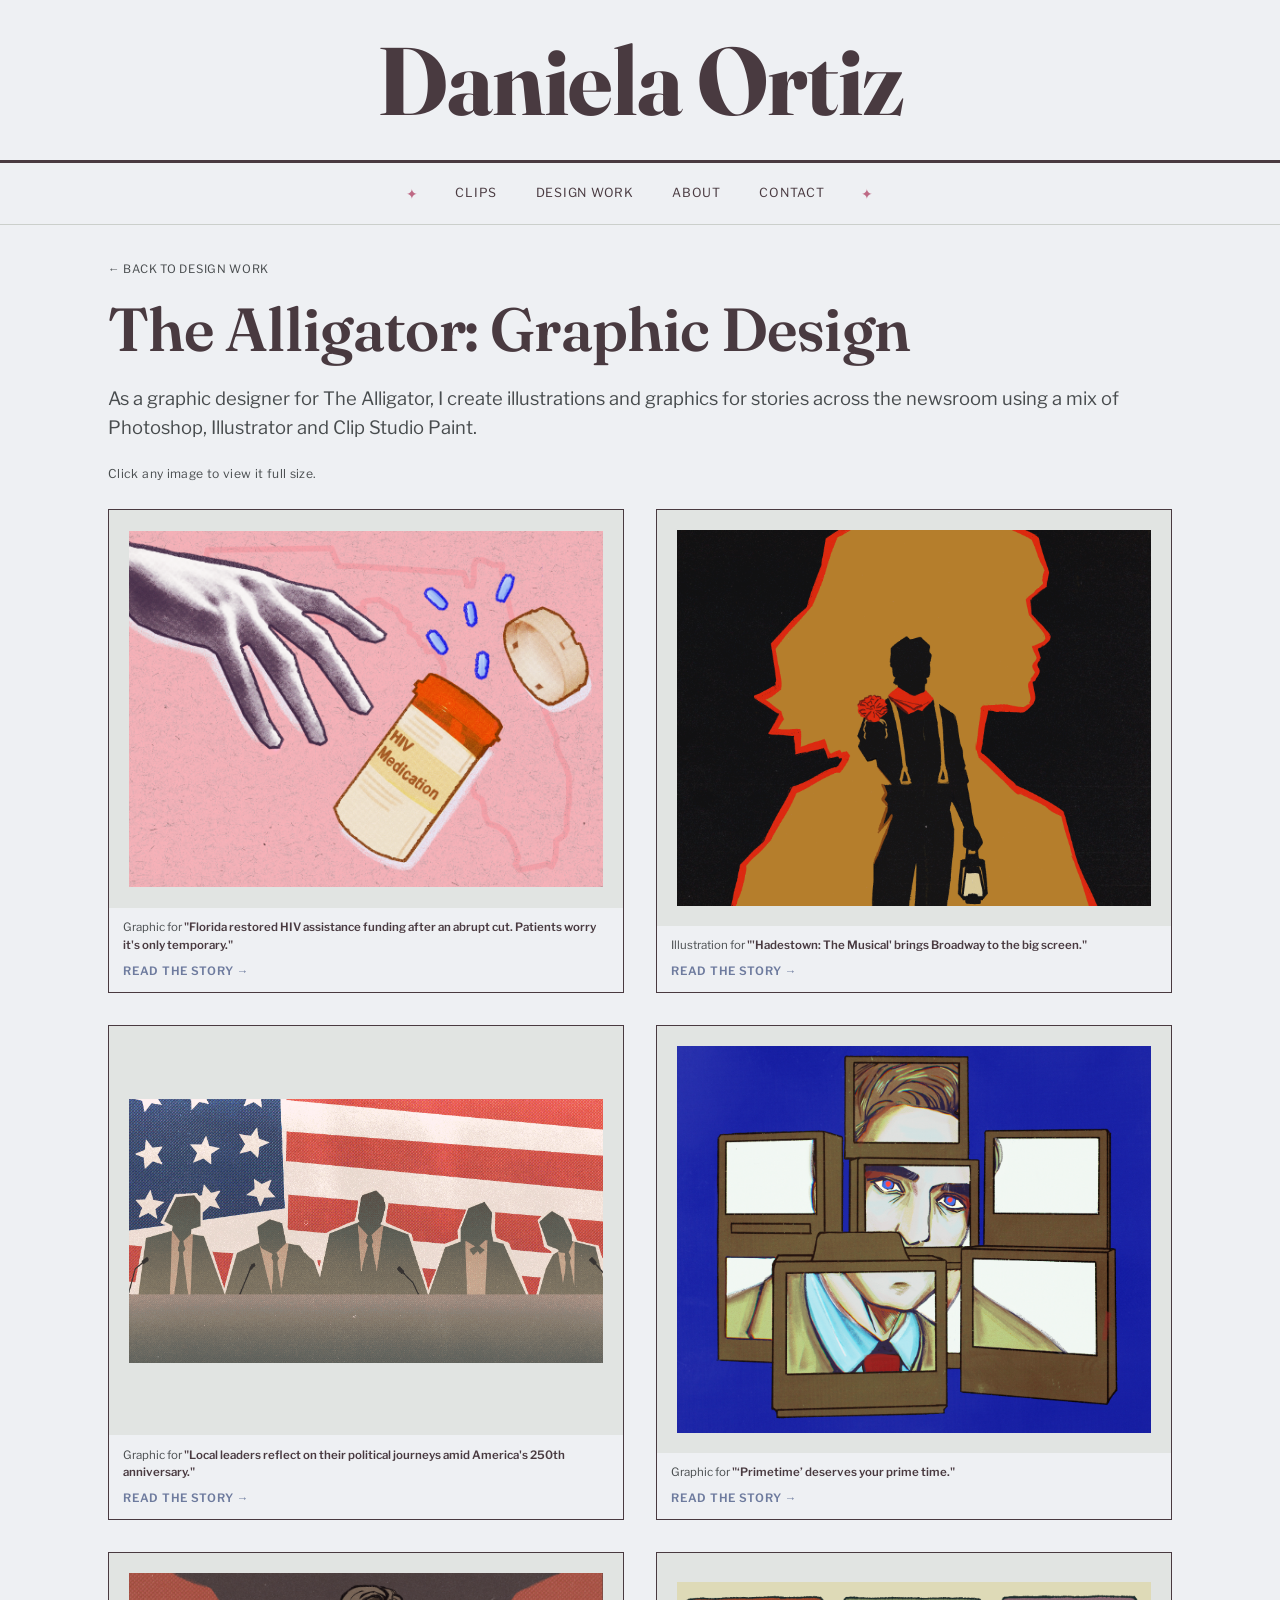
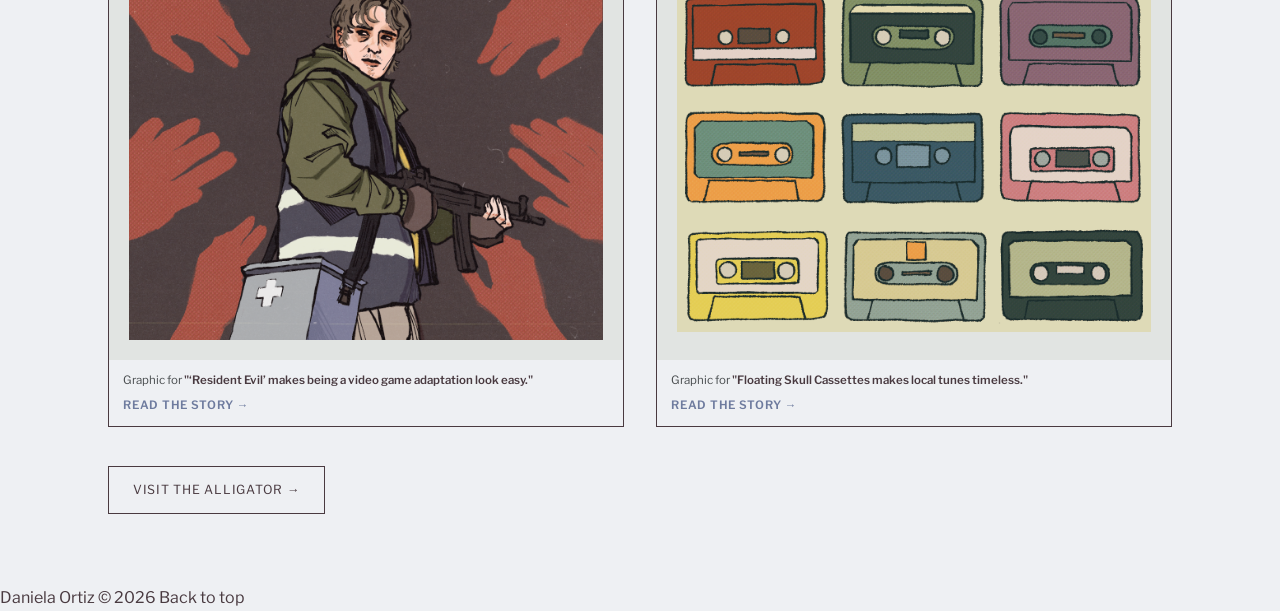
==== alligator-graphic-design.html @ f9ac7d0a "Add links to captions for gallery images" ====
<!DOCTYPE html>
<html lang="en">
<head>
<meta charset="UTF-8">
<meta name="viewport" content="width=device-width, initial-scale=1.0">
<title>Graphic Design — The Alligator | Daniela Ortiz</title>
<meta name="description" content="Design case study: graphic design contributions to The Independent Florida Alligator.">
<link rel="preconnect" href="https://fonts.googleapis.com">
<link rel="preconnect" href="https://fonts.gstatic.com" crossorigin>
<link href="https://fonts.googleapis.com/css2?family=Fraunces:opsz,wght@9..144,300;9..144,400;9..144,500;9..144,600;9..144,700;9..144,900&family=Libre+Franklin:wght@400;500;600;700&family=IBM+Plex+Mono:wght@400;500;600&display=swap" rel="stylesheet">
<link rel="stylesheet" href="style.css">
</head>
<body>
<a class="skip-link" href="#main">Skip to content</a>

<header>
  <div class="masthead">
    <a href="index.html#top" class="nameplate">Daniela Ortiz</a>
  </div>
  <nav class="nav" aria-label="Primary">
    <a href="index.html#clips">Clips</a>
    <a href="index.html#design">Design Work</a>
    <a href="index.html#about">About</a>
    <a href="index.html#contact">Contact</a>
  </nav>
</header>

<main id="main">

  <section class="project-hero">
    <p class="breadcrumb"><a href="index.html#design">← Back to Design Work</a></p>
    <h1>The Alligator: Graphic Design</h1>
  </section>

  <section class="folio-section project-body">
    <p class="lead-graf">As a graphic designer for The Alligator, I create illustrations and graphics for stories across the newsroom using a mix of Photoshop, Illustrator and Clip Studio Paint.</p>

    <p class="gallery-hint">Click any image to view it full size.</p>

    <div class="gallery">
      <figure class="gallery-figure">
        <a class="gallery-link" href="assets/aids meds.png" target="_blank" rel="noopener noreferrer">
          <img src="assets/aids meds.png" alt="Illustrated graphic accompanying the Grandstand Magazine story 'The Swamp's Unforgettable Games'">
        </a>
        <figcaption>Graphic for <em>"Florida restored HIV assistance funding after an abrupt cut. Patients worry it's only temporary."</em>
        <br><a class="caption-link" href="https://www.alligator.org/article/2026/05/florida-restored-hiv-assistance-funding-abrupt-cut-patients-worry-its-temporary" target="_blank" rel="noopener">Read the story →</a></figcaption>
      </figure>

      <figure class="gallery-figure">
        <a class="gallery-link" href="assets/hadestown.png" target="_blank" rel="noopener noreferrer">
          <img src="assets/hadestown.png" alt="Illustration for 'Hadestown: The Musical' brings Broadway to the big screen.">
        </a>
        <figcaption>Illustration for <em>"'Hadestown: The Musical' brings Broadway to the big screen."</em>
        <br><a class="caption-link" href="https://www.alligator.org/article/2026/07/hadestown-the-musical-review" target="_blank" rel="noopener">Read the story →</a></figcaption>
      </figure>

      <figure class="gallery-figure">
        <a class="gallery-link" href="assets/250.png" target="_blank" rel="noopener noreferrer">
          <img src="assets/250.png" alt="Graphic for 'Local leaders reflect on their political journeys amid America's 250th anniversary.'">
        </a>
        <figcaption>Graphic for <em>"Local leaders reflect on their political journeys amid America's 250th anniversary."</em>
        <br><a class="caption-link" href="https://www.alligator.org/article/2026/07/local-leaders-america-250" target="_blank" rel="noopener">Read the story →</a></figcaption>
      </figure>

      <figure class="gallery-figure">
        <a class="gallery-link" href="assets/primetime.png" target="_blank" rel="noopener noreferrer">
          <img src="assets/primetime.png" alt="Graphic for '‘Primetime’ deserves your prime time.'">
        </a>
        <figcaption>Graphic for <em>"‘Primetime’ deserves your prime time."</em>
        <br><a class="caption-link" href="https://www.alligator.org/article/2026/09/primetime-movie-review" target="_blank" rel="noopener">Read the story →</a></figcaption>
      </figure>

      <figure class="gallery-figure">
        <a class="gallery-link" href="assets/resident evil.png" target="_blank" rel="noopener noreferrer">
          <img src="assets/resident evil.png" alt="‘Resident Evil’ makes being a video game adaptation look easy.">
        </a>
        <figcaption>Graphic for <em>"‘Resident Evil’ makes being a video game adaptation look easy."</em>
        <br><a class="caption-link" href="https://www.alligator.org/article/2026/09/resident-evil-movie-review" target="_blank" rel="noopener">Read the story →</a></figcaption>
      </figure>

      <figure class="gallery-figure">
        <a class="gallery-link" href="assets/cassettes.png" target="_blank" rel="noopener noreferrer">
          <img src="assets/cassettes.png" alt="Floating Skull Cassettes makes local tunes timeless">
        </a>
        <figcaption>Graphic for <em>"Floating Skull Cassettes makes local tunes timeless."</em>
        <br><a class="caption-link" href="https://www.alligator.org/article/2026/09/floating-skull-cassettes" target="_blank" rel="noopener">Read the story →</a></figcaption>
      </figure>
    </div>
    <a class="btn btn-ghost" href="https://www.alligator.org/">Visit The Alligator →</a>
  </section>

</main>

<footer class="site-footer">
  <span>Daniela Ortiz</span>
  <span>© 2026</span>
  <a href="index.html#top">Back to top</a>
</footer>

</body>
</html>
---- style.css ----
:root{
  --ink:#493a40;
  --ink-soft:#484C4E;
  --paper:#eef0f3;
  --paper-2:#E1E4E2;
  --rust:#be6984;
  --olive:#82627a;
  --gold:#6e7b9e;
  --line:#CBCFCB;
  --line-soft:#DBDEDA;
  --max:1120px;
  --serif:'Fraunces', serif;
  --sans:'Libre Franklin', sans-serif;
  --mono: 'Libre Franklin', sans-serif;
}

*{box-sizing:border-box;}
html{scroll-behavior:smooth;}
body{
  margin:0;
  background:var(--paper);
  color:var(--ink);
  font-family:var(--sans);
  font-size:16px;
  line-height:1.55;
  -webkit-font-smoothing:antialiased;
}
img{max-width:100%;display:block;}
a{color:inherit;text-decoration:none;}

.skip-link{
  position:absolute; left:-9999px; top:0;
  background:var(--ink); color:var(--paper);
  padding:.75rem 1.25rem; font-family:var(--mono); font-size:.85rem;
  z-index:100;
}
.skip-link:focus{left:1rem; top:1rem;}

a:focus-visible, button:focus-visible{
  outline:3px solid var(--rust);
  outline-offset:3px;
}

.wrap{max-width:var(--max); margin:0 auto; padding:0 1.75rem;}

/* ---------- MASTHEAD ---------- */
.masthead-meta{
  display:flex; justify-content:space-between; align-items:center;
  font-family:var(--mono); font-size:.68rem; letter-spacing:.08em;
  text-transform:uppercase; color:var(--ink-soft);
  padding:.9rem 1.75rem; border-bottom:1px solid var(--line);
  max-width:var(--max); margin:0 auto;
}
.masthead{
  text-align:center; padding:2rem 1.5rem;
  border-bottom:3px solid var(--ink);
}
.nameplate{
  font-family:var(--serif); font-weight:700;
  font-size:clamp(2.75rem, 8vw, 6rem);
  letter-spacing:-.01em; line-height:1;
  display:inline-block;
}
.masthead-sub{
  font-family:var(--mono); font-size:.78rem; letter-spacing:.14em;
  text-transform:uppercase; color:var(--ink-soft);
  margin:.9rem 0 0;
}
.nav{
  display:flex; justify-content:center; gap:2.2rem; flex-wrap:wrap;
  font-family:var(--mono); font-size:.78rem; letter-spacing:.06em;
  text-transform:uppercase; padding:1rem 1.5rem;
  border-bottom:1px solid var(--line);
  background:var(--paper);
  position:sticky; top:0; z-index:10;
}
.nav a{padding:.25rem .1rem; border-bottom:2px solid transparent;}
.nav a:hover{border-bottom-color:var(--rust);}

.nav::before,
.nav::after{
  content:"✦";
  color:var(--rust);
  font-size:.9rem;
  align-self:center;
}

/* ---------- COVER (homepage hero) ---------- */
.cover{
  max-width:var(--max); margin:0 auto;
  padding:3.5rem 1.75rem 4rem;
  display:grid; grid-template-columns:1.15fr .85fr; gap:3.5rem;
  align-items:start;
}
.cover-text{grid-column:1;}
.kicker{
  font-family:var(--mono); font-size:.75rem; letter-spacing:.14em;
  text-transform:uppercase; color:var(--rust); font-weight:600;
  margin:0 0 1.1rem;
}
.cover h1{
  font-family:var(--serif); font-weight:600;
  font-size:clamp(2.4rem, 5.4vw, 4.4rem);
  line-height:1.04; margin:0 0 1.3rem; letter-spacing:-.01em;
}
.dek{
  font-size:1.2rem; color:var(--ink-soft); max-width:38ch;
  margin:0 0 1.9rem;
}
.cover-actions{display:flex; gap:1rem; flex-wrap:wrap; margin-bottom:2.2rem;}
.btn{
  font-family:var(--mono); font-size:.78rem; letter-spacing:.06em;
  text-transform:uppercase; padding:.85rem 1.5rem;
  border:1.5px solid var(--ink); transition:background .15s, color .15s;
  display:inline-block;
}
.btn-primary{background:var(--ink); color:var(--paper);}
.btn-primary:hover{background:var(--rust); border-color:var(--rust);}
.btn-ghost{background:transparent; color:var(--ink);}
.btn-ghost:hover{background:var(--ink); color:var(--paper);}
.byline{
  font-family:var(--mono); font-size:.72rem; letter-spacing:.08em;
  text-transform:uppercase; color:var(--ink-soft);
}
.cover-photo {
  grid-column: 2;
  margin: 0;
  position: relative;
  isolation: isolate;
}

.cover-photo::before {
  content: "";
  position: absolute;
  inset: 12px -12px -12px 12px;
  border: 2px solid var(--gold);
  z-index: -1;
  pointer-events: none;
}

.cover-photo img {
  width: 100%;
  aspect-ratio: 4/5;
  object-fit: cover;
  border: 1px solid var(--ink);
}

/* ---------- FOLIO / SECTIONS ---------- */
.folio-section{max-width:var(--max); margin:0 auto; padding:0 1.75rem 4.5rem;}
.folio{
  display:flex; justify-content:space-between; align-items:baseline;
  border-top:2px solid var(--ink); border-bottom:1px solid var(--line);
  padding:.7rem 0; margin-bottom:2.2rem;
  font-family:var(--mono); font-size:.72rem; letter-spacing:.08em;
  text-transform:uppercase;
}
.folio-num{color:var(--rust); font-weight:600;}
.folio-name{color:var(--ink);}
.folio-page{color:var(--ink-soft);}

.lead-graf{font-size:1.15rem; max-width:85ch; color:var(--ink-soft);}
.drop-cap{
  float:left; font-family:var(--serif); font-weight:700;
  font-size:4.6rem; line-height:.78; color:var(--rust);
  padding:.1rem .5rem 0 0;
}
.section-intro{font-size:1.08rem; color:var(--ink-soft); max-width:62ch; margin-bottom:2.2rem;}

/* ---------- CLIPPINGS ---------- */
.clippings{display:grid; grid-template-columns:1fr 1fr; gap:1.6rem;}
.clip-card{
  background:var(--paper-2);
  padding:1.5rem 1.6rem;
}
.clip-head{
  display:flex; justify-content:space-between; align-items:baseline;
  flex-wrap:wrap; gap:.4rem; margin-bottom:.8rem;
}
.clip-tag{
  font-family:var(--mono); font-size:.68rem; letter-spacing:.08em;
  text-transform:uppercase; font-weight:600; color:var(--gold);
}
.tag-government .clip-tag{color:var(--gold);}
.tag-culture .clip-tag{color:var(--gold);}
.clip-meta{
  font-family:var(--mono); font-size:.68rem; letter-spacing:.04em;
  text-transform:uppercase; color:var(--ink-soft);
}
.clip-card h3{
  font-family:var(--serif); font-weight:600; font-size:1.32rem;
  line-height:1.22; margin:0 0 .7rem;
}
.clip-card h3 a:hover{color:var(--gold);}
.clip-card p{font-size:.96rem; color:var(--ink-soft); margin:0 0 1rem;}
.read-link{
  font-family:var(--mono); font-size:.72rem; letter-spacing:.06em;
  text-transform:uppercase; color:var(--gold); font-weight:600;
  display:inline-block; transition:transform .15s;
}
.read-link:hover{transform:translateX(3px);}

/* ---------- DESIGN WORK ---------- */
.design-grid{display:grid; grid-template-columns:repeat(auto-fit, minmax(280px,1fr)); gap:1.6rem;}
.design-card{
  border:1px solid var(--ink); padding:1.8rem;
  background:var(--paper);
}
.design-tag{
  font-family:var(--mono); font-size:.68rem; letter-spacing:.08em;
  text-transform:uppercase; color:var(--gold); font-weight:600;
  display:inline-block; margin-bottom:.9rem;
}
.design-card h3{
  font-family:var(--serif); font-weight:600; font-size:1.5rem;
  margin:0 0 .8rem; line-height:1.2;
}
.design-card h3 a:hover{color:var(--rust);}
.design-card p{color:var(--ink-soft); margin:0 0 1.1rem;}

/* ---------- CONTACT ---------- */
.contact-section h2{
  font-family:var(--serif); font-weight:600;
  font-size:clamp(2.1rem, 5vw, 3.4rem); margin:0 0 1.1rem;
}
.contact-section p{font-size:1.1rem; color:var(--ink-soft); max-width:52ch; margin:0 0 1.6rem;}
.email-link{
  font-family:var(--serif); font-size:1.6rem; font-weight:500;
  color:var(--rust); border-bottom:2px solid var(--rust);
  padding-bottom:.15rem;
}
.email-link:hover{color:var(--ink); border-color:var(--ink);}

/* ---------- PROJECT / SUBPAGES ---------- */
.breadcrumb{
  font-family:var(--mono); font-size:.72rem; letter-spacing:.06em;
  text-transform:uppercase; color:var(--ink-soft); margin:0 0 1.2rem;
}
.breadcrumb a:hover{color:var(--rust);}

.project-hero{max-width:var(--max); margin:0 auto; padding:2.2rem 1.75rem 0;}
.project-hero h1{
  font-family:var(--serif); font-weight:600;
  font-size:clamp(2.2rem, 5vw, 3.8rem);
  line-height:1.05; margin:.35rem 0 1rem; letter-spacing:-.01em;
}

.meta-row{
  max-width:var(--max); margin:0 auto; padding:0 1.75rem 1.3rem;
  display:flex; flex-wrap:wrap; gap:.4rem 2.2rem;
  font-family:var(--mono); font-size:.74rem; letter-spacing:.05em;
  text-transform:uppercase; color:var(--ink-soft);
  border-bottom:1px solid var(--line);
}
.meta-row strong{color:var(--ink); font-weight:600;}
.project-body{padding-top:2.2rem;}

.tk-block{
  border:1.5px dashed var(--gold); background:var(--paper-2);
  padding:1.4rem 1.6rem; margin:1.8rem 0 2.2rem; max-width:66ch;
}
.tk-label{
  font-family:var(--mono); font-weight:700; font-size:.72rem;
  letter-spacing:.1em; color:var(--gold); margin:0 0 .5rem;
}
.tk-block p:last-child{color:var(--ink-soft); font-size:.95rem; margin:0;}

.tk-grid{display:grid; grid-template-columns:repeat(3, 1fr); gap:1.4rem; margin-top:.5rem;}
.tk-card{
  border:1.5px dashed var(--line); padding:1.5rem;
  display:flex; flex-direction:column; gap:.5rem;
}
.tk-card .tk-label{margin-bottom:0; color:var(--ink-soft);}
.tk-card p{color:var(--ink-soft); font-size:.92rem; margin:0;}

.gallery-hint{
  font-family:var(--mono); font-size:.76rem; letter-spacing:.03em;
  color:var(--ink-soft); margin:1.4rem 0 0;

}
.gallery{
  display:grid;
  grid-template-columns:repeat(2, 1fr);
  gap:2rem;
  margin:1.6rem 0 2.4rem;
  align-items:stretch;
}
.gallery-figure img{
  width:100%;
  height:auto;
  max-height:none;
  object-fit:contain;
  display:block;
}
.gallery-figure{margin:0; border:1px solid var(--ink); background:var(--paper);}
.gallery-link{
  display:grid; place-items:center;
  background:var(--paper-2); padding:1.25rem;
}
.gallery-figure figcaption{
  font-family:var(--mono);
  font-size:.72rem;
  line-height:1.55;
  color:var(--ink-soft);
  padding:.7rem .9rem;
}
.gallery-figure{
  display:flex;
  flex-direction:column;
}
.gallery-link{
  flex:1;
}
.gallery-figure figcaption em{color:var(--ink); font-style:normal; font-weight:600;}

.caption-link{
  display:block;
  margin-top:.5rem;
  font-size:.72rem;
  letter-spacing:.06em;
  text-transform:uppercase;
  font-weight:600;
  color:var(--gold);
  transition:color .15s;
}
.caption-link:hover{
  color:var(--rust);
}

.viz-list{display:grid; gap:1.8rem; max-width:800px; margin:1.6rem auto 0;}
.viz-card{background:var(--paper-2); padding:1.6rem 1.7rem;}
.viz-tag{
  font-family:var(--mono); font-size:.68rem; letter-spacing:.08em;
  text-transform:uppercase; font-weight:600; color:var(--gold);
  display:block; margin-bottom:.8rem;
}
.viz-card p{font-size:.98rem; color:var(--ink-soft); margin:0 0 1.2rem; max-width:65ch;}
.viz-embed{border:1px solid var(--line); background:var(--paper); overflow:hidden;}

.project-hero h1{
  margin:.35rem 0 .5rem;
}
.project-body{
  padding-top:1rem;
}
.project-body .lead-graf{
  margin-top:0;

/* ---------- FOOTER ---------- */
.site-footer{
  max-width:var(--max); margin:0 auto;
  display:flex; justify-content:space-between; align-items:center;
  flex-wrap:wrap; gap:.8rem;
  border-top:2px solid var(--ink);
  padding:1.6rem 1.75rem 2.4rem;
  font-family:var(--mono); font-size:.72rem; letter-spacing:.06em;
  text-transform:uppercase; color:var(--ink-soft);
}
.site-footer a:hover{color:var(--rust);}

/* ---------- RESPONSIVE ---------- */
@media (max-width:820px){
  .cover{grid-template-columns:1fr; gap:2.2rem;}
  .cover-photo{grid-column:1; max-width:340px;}
  .clippings, .design-grid, .tk-grid{grid-template-columns:1fr;}
  .nav{gap:1.3rem;}
  .masthead-meta{flex-direction:column; gap:.3rem; align-items:flex-start; text-align:left;}
}

@media (prefers-reduced-motion: reduce){
  html{scroll-behavior:auto;}
  *{transition:none !important;}
}
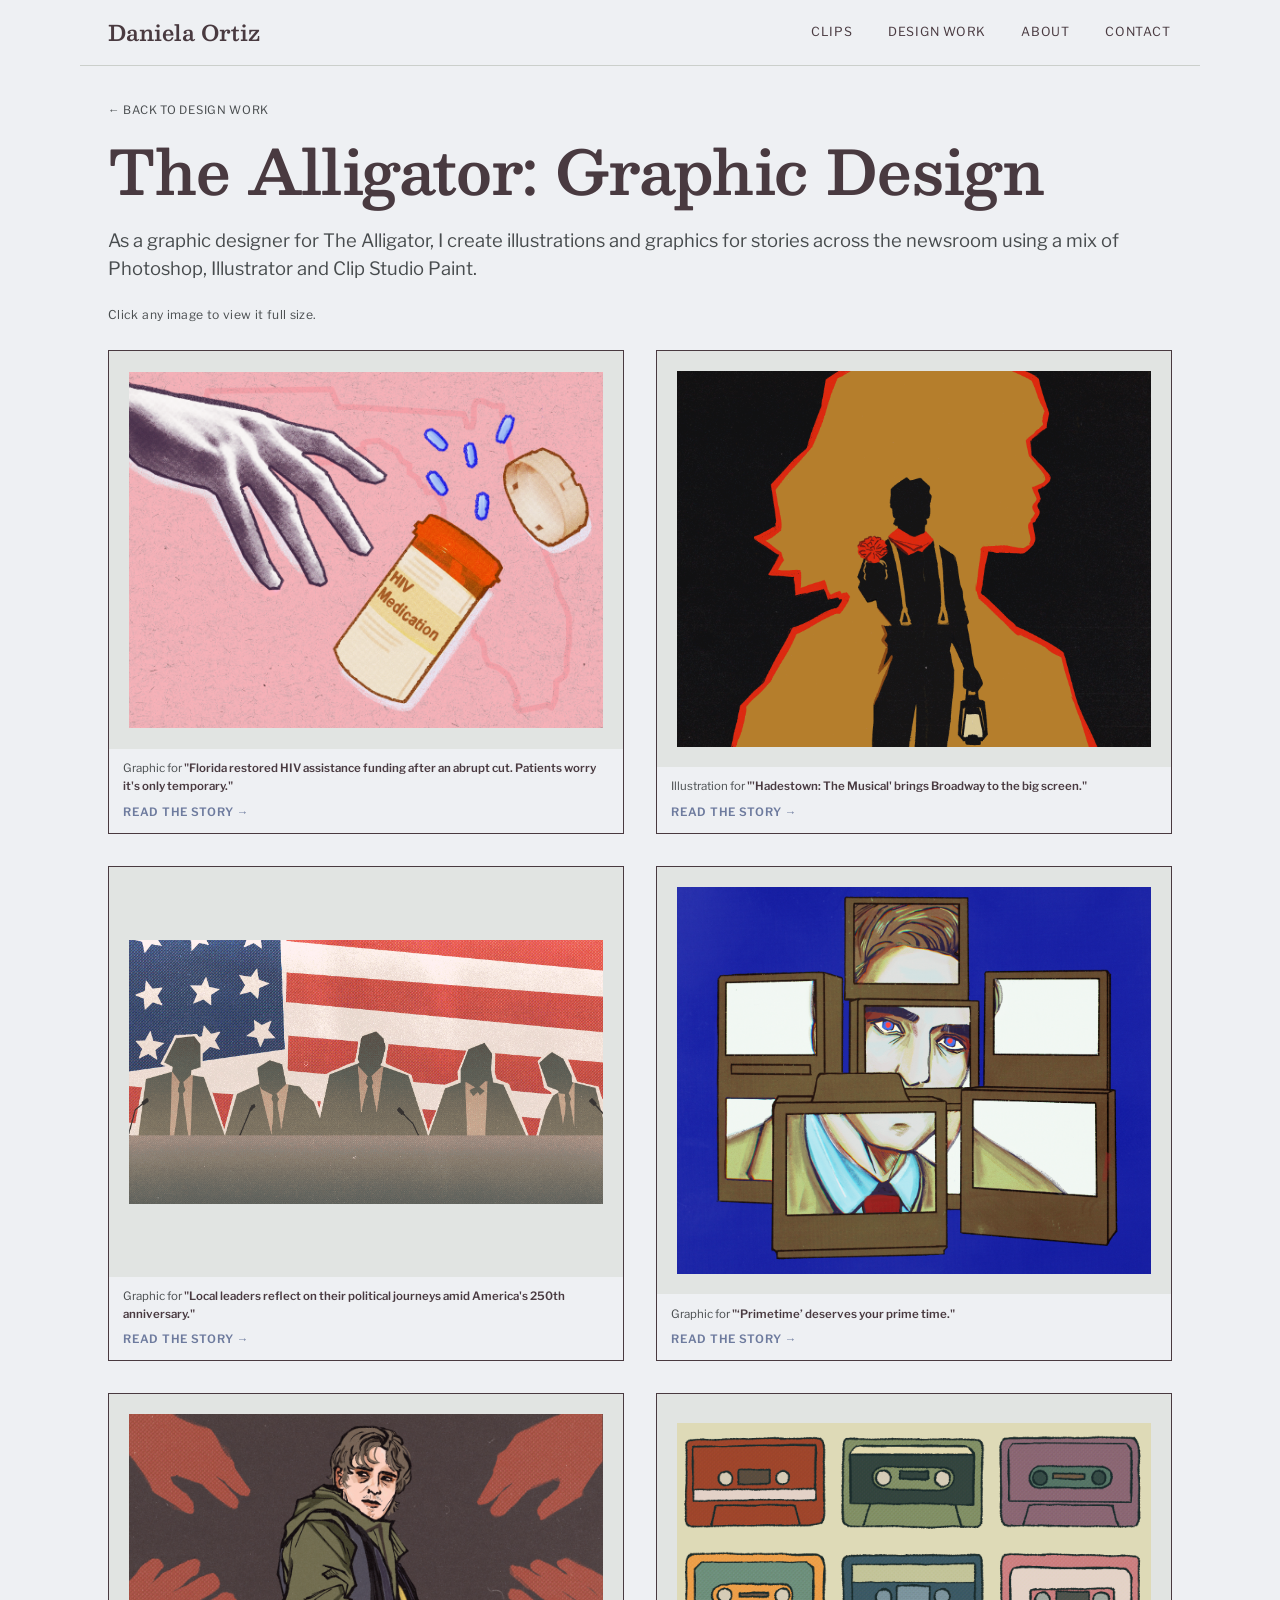
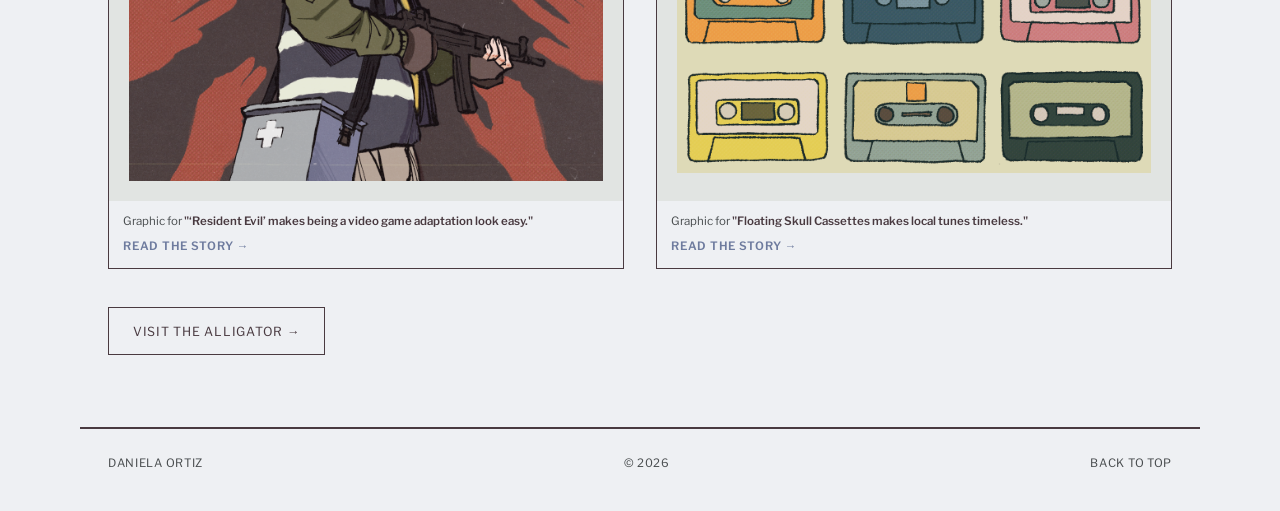
==== commit d65cb44d: "Update title and meta description in HTML file" ====
--- a/alligator-graphic-design.html
+++ b/alligator-graphic-design.html
@@ -3,26 +3,27 @@
 <head>
 <meta charset="UTF-8">
 <meta name="viewport" content="width=device-width, initial-scale=1.0">
-<title>Graphic Design — The Alligator | Daniela Ortiz</title>
-<meta name="description" content="Design case study: graphic design contributions to The Independent Florida Alligator.">
+<title>Daniela Ortiz | Journalism &amp; Design</title>
+<meta name="description" content="Journalism clips, design work and visual storytelling from Gainesville, FL.">
 <link rel="preconnect" href="https://fonts.googleapis.com">
 <link rel="preconnect" href="https://fonts.gstatic.com" crossorigin>
-<link href="https://fonts.googleapis.com/css2?family=Fraunces:opsz,wght@9..144,300;9..144,400;9..144,500;9..144,600;9..144,700;9..144,900&family=Libre+Franklin:wght@400;500;600;700&family=IBM+Plex+Mono:wght@400;500;600&display=swap" rel="stylesheet">
+<link href="https://fonts.googleapis.com/css2?family=Besley:wght@500;600;700&family=Libre+Franklin:wght@400;500;600;700&display=swap" rel="stylesheet">
 <link rel="stylesheet" href="style.css">
 </head>
+  
 <body>
 <a class="skip-link" href="#main">Skip to content</a>
 
 <header>
-  <div class="masthead">
-    <a href="index.html#top" class="nameplate">Daniela Ortiz</a>
-  </div>
-  <nav class="nav" aria-label="Primary">
+<nav class="nav">
+  <a class="nav-name" href="index.html">Daniela Ortiz</a>
+  <div class="nav-links">
     <a href="index.html#clips">Clips</a>
     <a href="index.html#design">Design Work</a>
     <a href="index.html#about">About</a>
     <a href="index.html#contact">Contact</a>
-  </nav>
+  </div>
+</nav>
 </header>
 
 <main id="main">
--- a/style.css
+++ b/style.css
@@ -9,7 +9,7 @@
   --line:#CBCFCB;
   --line-soft:#DBDEDA;
   --max:1120px;
-  --serif:'Fraunces', serif;
+  --serif:'Besley', serif;
   --sans:'Libre Franklin', sans-serif;
   --mono: 'Libre Franklin', sans-serif;
 }
@@ -44,46 +44,35 @@
 .wrap{max-width:var(--max); margin:0 auto; padding:0 1.75rem;}
 
 /* ---------- MASTHEAD ---------- */
-.masthead-meta{
-  display:flex; justify-content:space-between; align-items:center;
-  font-family:var(--mono); font-size:.68rem; letter-spacing:.08em;
-  text-transform:uppercase; color:var(--ink-soft);
-  padding:.9rem 1.75rem; border-bottom:1px solid var(--line);
-  max-width:var(--max); margin:0 auto;
-}
-.masthead{
-  text-align:center; padding:2rem 1.5rem;
-  border-bottom:3px solid var(--ink);
-}
-.nameplate{
-  font-family:var(--serif); font-weight:700;
-  font-size:clamp(2.75rem, 8vw, 6rem);
-  letter-spacing:-.01em; line-height:1;
-  display:inline-block;
-}
-.masthead-sub{
-  font-family:var(--mono); font-size:.78rem; letter-spacing:.14em;
-  text-transform:uppercase; color:var(--ink-soft);
-  margin:.9rem 0 0;
-}
 .nav{
-  display:flex; justify-content:center; gap:2.2rem; flex-wrap:wrap;
-  font-family:var(--mono); font-size:.78rem; letter-spacing:.06em;
-  text-transform:uppercase; padding:1rem 1.5rem;
+  display:flex;
+  justify-content:space-between;
+  align-items:center;
+  flex-wrap:wrap;
+  gap:1rem;
+  padding:1rem 1.75rem;
+  max-width:var(--max);
+  margin:0 auto;
   border-bottom:1px solid var(--line);
   background:var(--paper);
   position:sticky; top:0; z-index:10;
 }
-.nav a{padding:.25rem .1rem; border-bottom:2px solid transparent;}
-.nav a:hover{border-bottom-color:var(--rust);}
-
-.nav::before,
-.nav::after{
-  content:"✦";
-  color:var(--rust);
-  font-size:.9rem;
-  align-self:center;
-}
+.nav-name{
+  font-family:var(--serif);
+  font-weight:600;
+  font-size:1.35rem;
+  text-transform:none;
+  letter-spacing:0;
+}
+.nav-links{
+  display:flex;
+  gap:2rem;
+  font-size:.78rem;
+  letter-spacing:.06em;
+  text-transform:uppercase;
+}
+.nav-links a{padding:.25rem .1rem; border-bottom:2px solid transparent;}
+.nav-links a:hover{border-bottom-color:var(--rust);}
 
 /* ---------- COVER (homepage hero) ---------- */
 .cover{
@@ -158,6 +147,14 @@
 .folio-name{color:var(--ink);}
 .folio-page{color:var(--ink-soft);}
 
+.folio::after{
+  content:"✦✧✦";
+  margin-left:auto;
+  color:var(--rust);
+  font-size:.9rem;
+  line-height:1;
+}
+
 .lead-graf{font-size:1.15rem; max-width:85ch; color:var(--ink-soft);}
 .drop-cap{
   float:left; font-family:var(--serif); font-weight:700;
@@ -186,9 +183,10 @@
   font-family:var(--mono); font-size:.68rem; letter-spacing:.04em;
   text-transform:uppercase; color:var(--ink-soft);
 }
-.clip-card h3{
-  font-family:var(--serif); font-weight:600; font-size:1.32rem;
-  line-height:1.22; margin:0 0 .7rem;
+.clip-card{
+  background:transparent;
+  border:1.5px dashed var(--rust);
+  padding:1.5rem 1.6rem;
 }
 .clip-card h3 a:hover{color:var(--gold);}
 .clip-card p{font-size:.96rem; color:var(--ink-soft); margin:0 0 1rem;}
@@ -200,6 +198,21 @@
 .read-link:hover{transform:translateX(3px);}
 
 /* ---------- DESIGN WORK ---------- */
+.card-thumb{
+  display:block;
+  margin:-1.8rem -1.8rem 1.4rem;
+  overflow:hidden;
+  border-bottom:1.5px dashed var(--rust);
+}
+.card-thumb img{
+  width:100%;
+  aspect-ratio:4/3;
+  object-fit:cover;
+  transition:transform .3s;
+}
+.card-thumb:hover img{
+  transform:scale(1.03);
+}
 .design-grid{display:grid; grid-template-columns:repeat(auto-fit, minmax(280px,1fr)); gap:1.6rem;}
 .design-card{
   border:1px solid var(--ink); padding:1.8rem;
@@ -210,12 +223,20 @@
   text-transform:uppercase; color:var(--gold); font-weight:600;
   display:inline-block; margin-bottom:.9rem;
 }
-.design-card h3{
-  font-family:var(--serif); font-weight:600; font-size:1.5rem;
-  margin:0 0 .8rem; line-height:1.2;
+.design-card{
+  border:1.5px dashed var(--rust);
+  padding:1.8rem;
+  background:transparent;
 }
 .design-card h3 a:hover{color:var(--rust);}
 .design-card p{color:var(--ink-soft); margin:0 0 1.1rem;}
+
+}
+.clip-card h3,
+.design-card h3{
+  margin:0 0 .6rem;
+  line-height:1.25;
+}
 
 /* ---------- CONTACT ---------- */
 .contact-section h2{
@@ -344,6 +365,7 @@
 }
 .project-body .lead-graf{
   margin-top:0;
+}
 
 /* ---------- FOOTER ---------- */
 .site-footer{
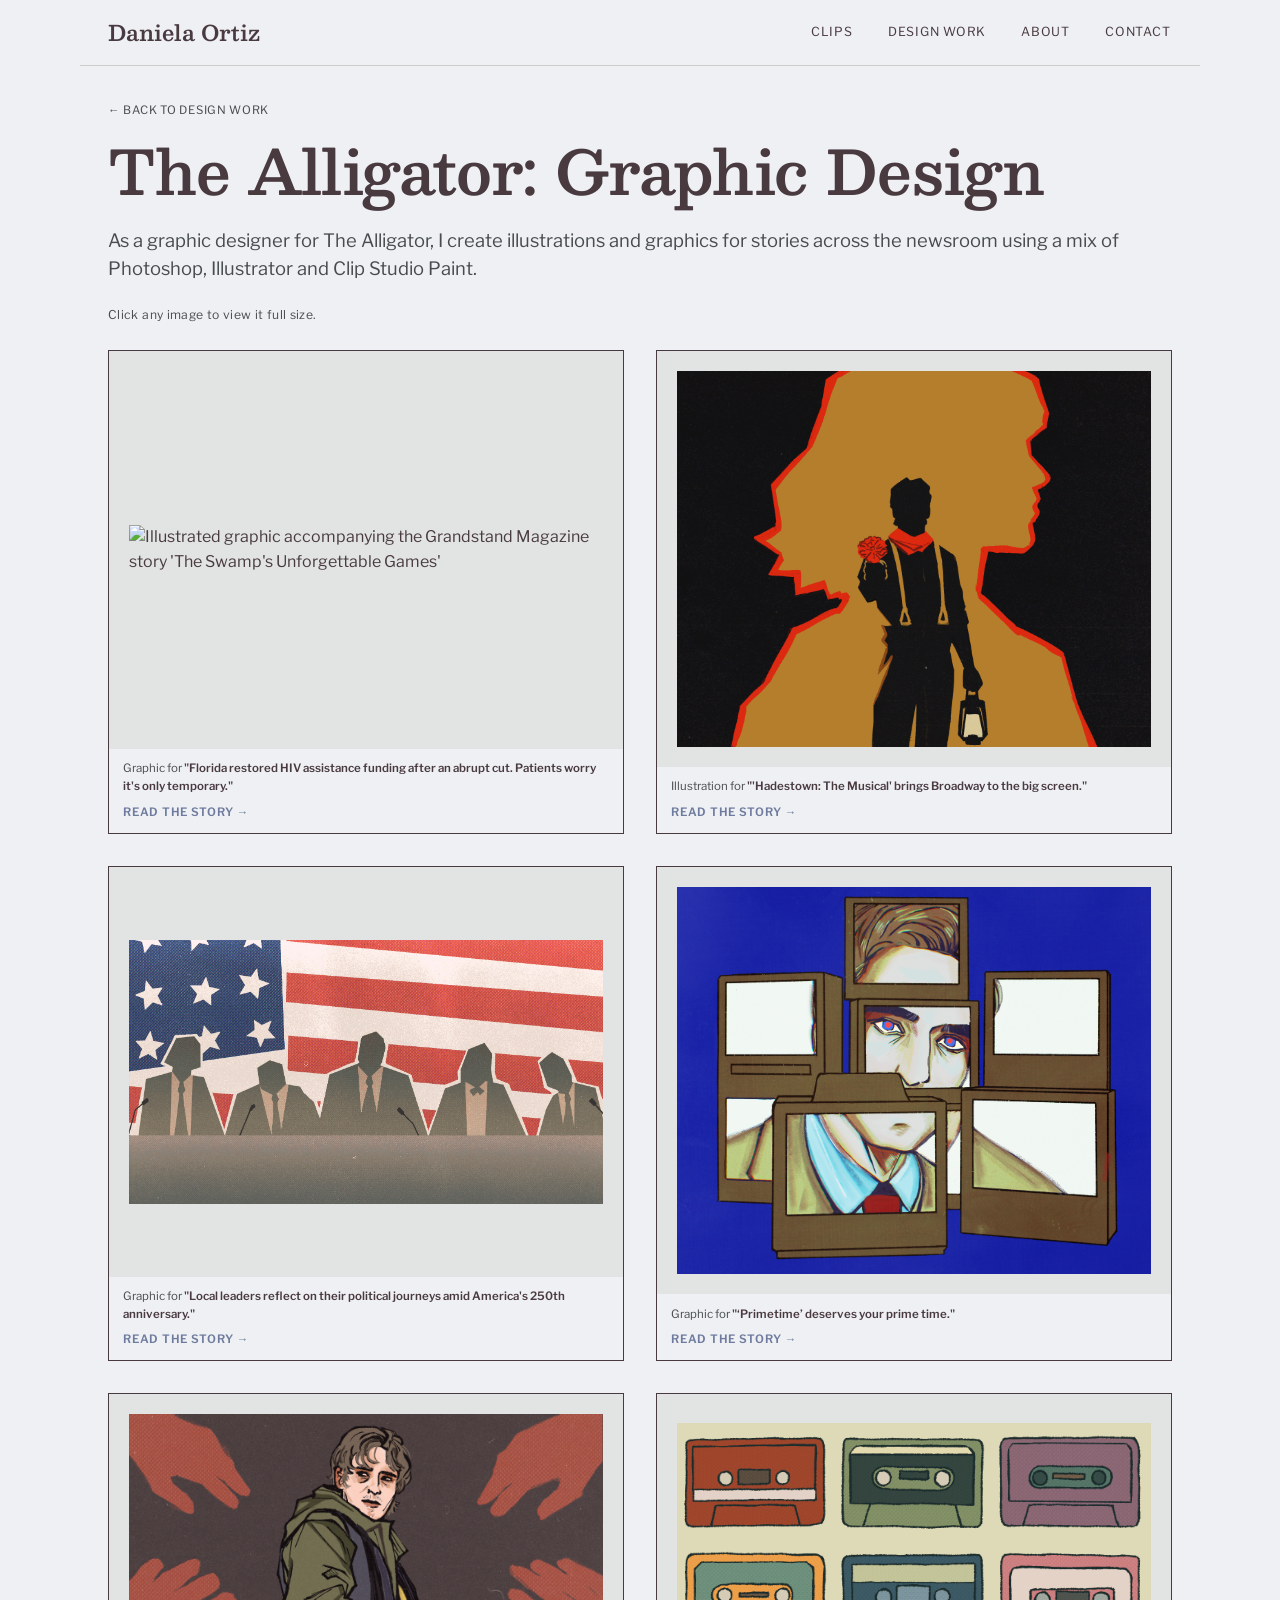
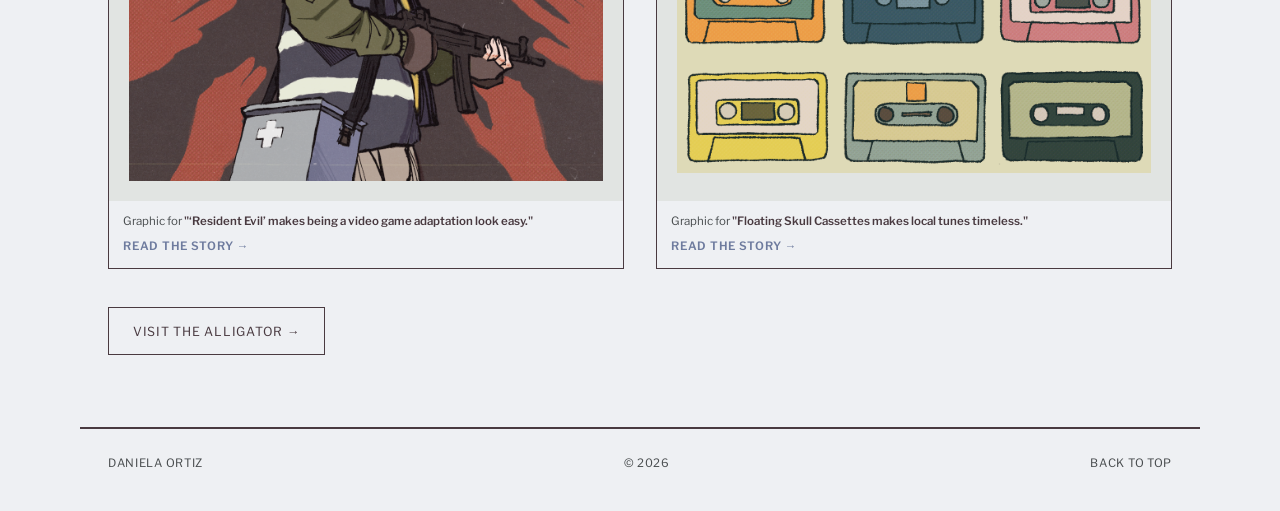
==== commit 06eea7e4: "Update image source in gallery section" ====
--- a/alligator-graphic-design.html
+++ b/alligator-graphic-design.html
@@ -41,7 +41,7 @@
     <div class="gallery">
       <figure class="gallery-figure">
         <a class="gallery-link" href="assets/aids meds.png" target="_blank" rel="noopener noreferrer">
-          <img src="assets/aids meds.png" alt="Illustrated graphic accompanying the Grandstand Magazine story 'The Swamp's Unforgettable Games'">
+          <img src="assets/hiv-funding.png" alt="Illustrated graphic accompanying the Grandstand Magazine story 'The Swamp's Unforgettable Games'">
         </a>
         <figcaption>Graphic for <em>"Florida restored HIV assistance funding after an abrupt cut. Patients worry it's only temporary."</em>
         <br><a class="caption-link" href="https://www.alligator.org/article/2026/05/florida-restored-hiv-assistance-funding-abrupt-cut-patients-worry-its-temporary" target="_blank" rel="noopener">Read the story →</a></figcaption>
--- a/style.css
+++ b/style.css
@@ -183,6 +183,14 @@
   font-family:var(--mono); font-size:.68rem; letter-spacing:.04em;
   text-transform:uppercase; color:var(--ink-soft);
 }
+.clip-card h3{
+  font-family:var(--sans); font-weight:600; font-size:1.32rem;
+  line-height:1.22; margin:0 0 .7rem;
+}
+.design-card h3{
+  font-family:var(--sans); font-weight:600; font-size:1.5rem;
+  margin:0 0 .8rem; line-height:1.2;
+}
 .clip-card{
   background:transparent;
   border:1.5px dashed var(--rust);
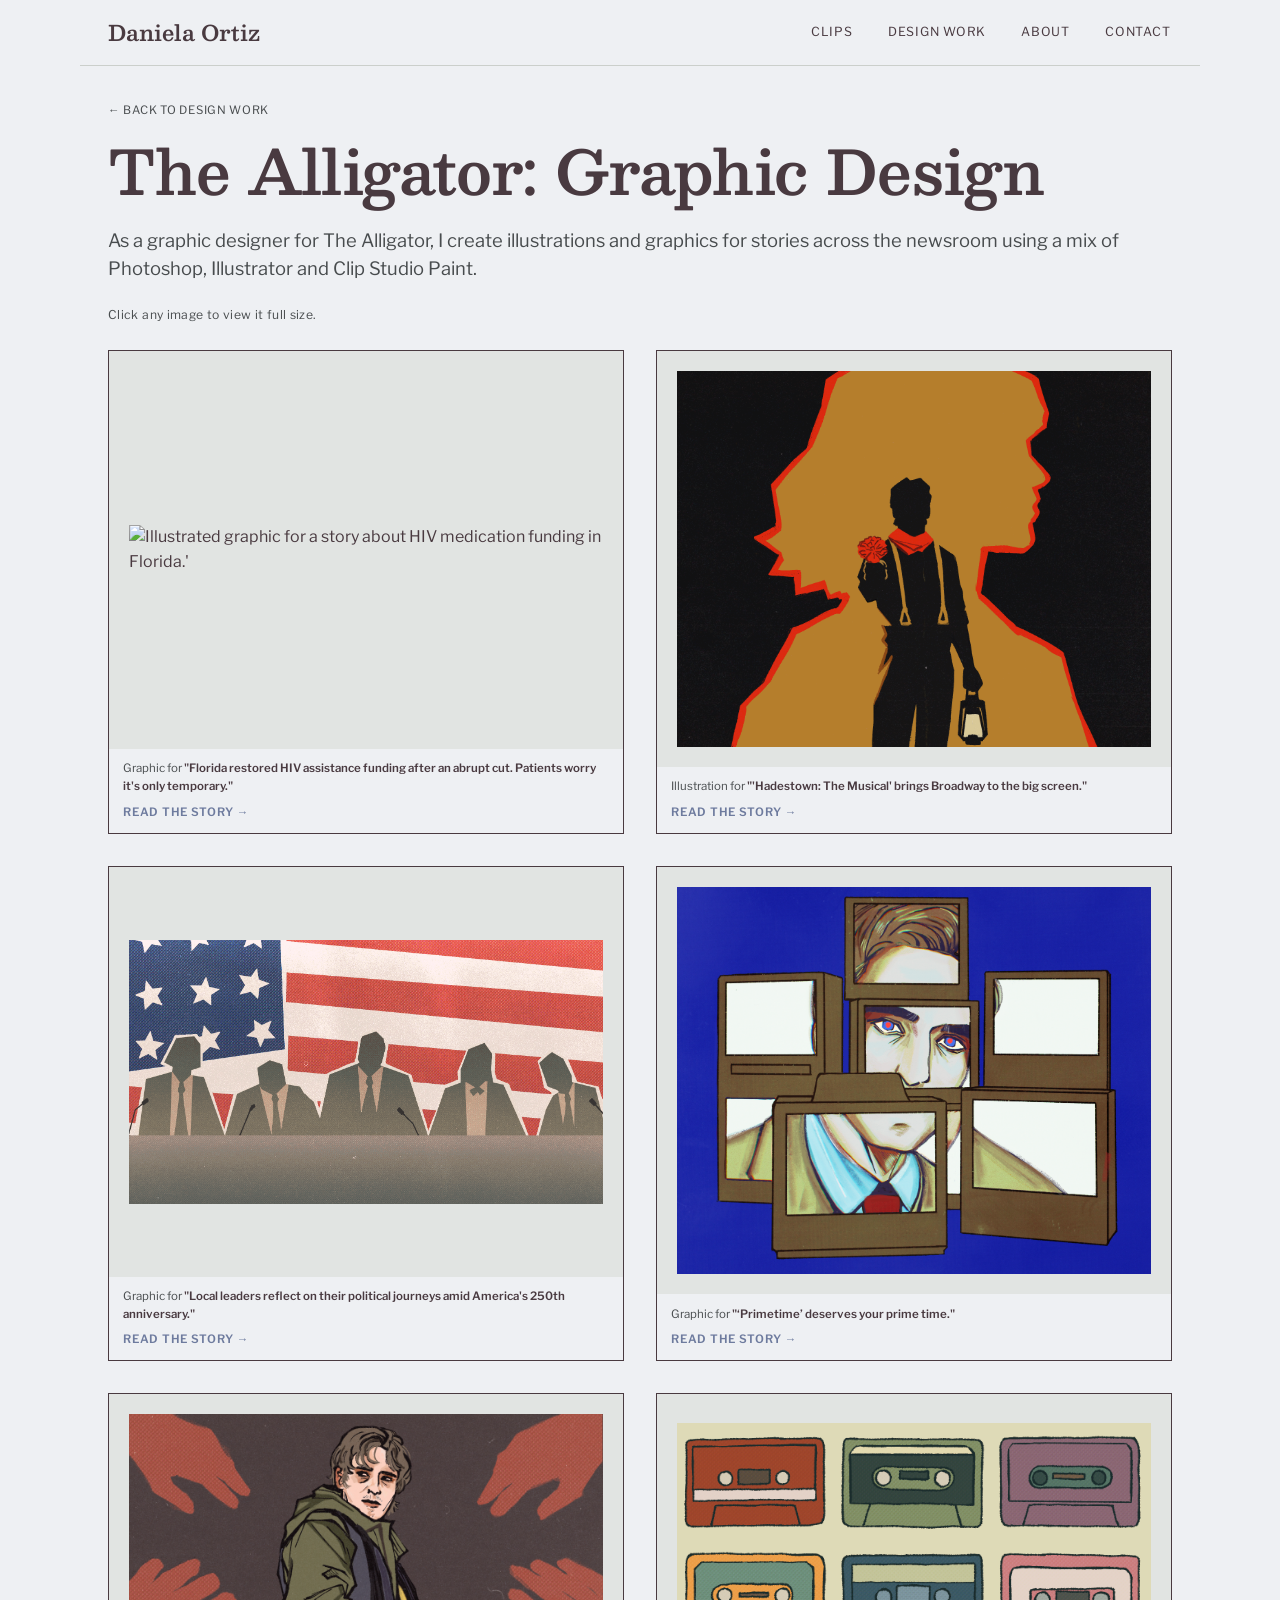
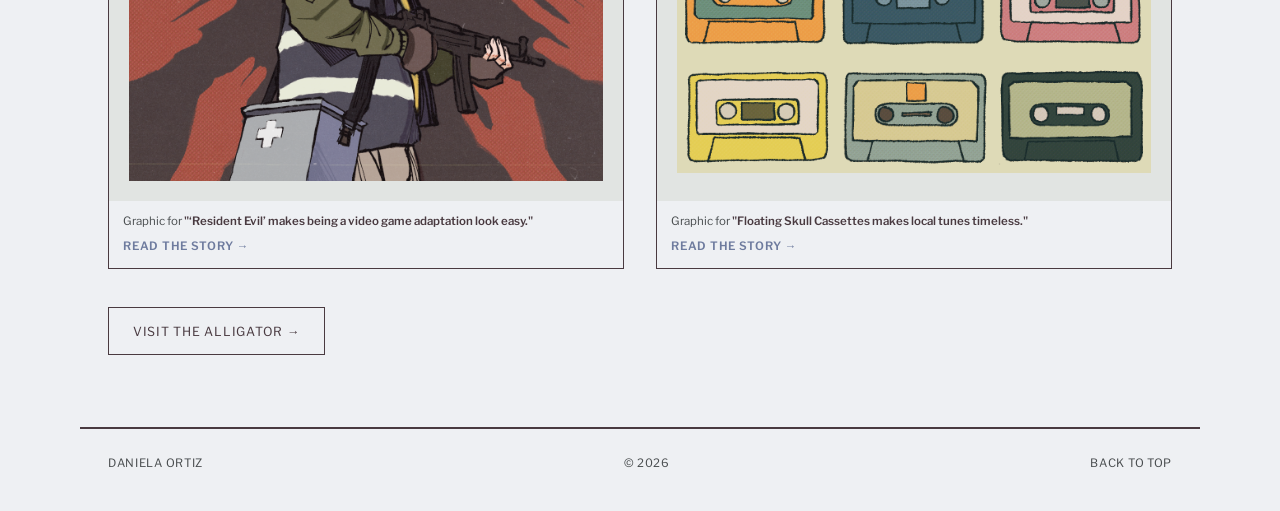
==== commit c3f4c37f: "Improve alt text for HIV funding graphic Updated alt text for image in gallery section." ====
--- a/alligator-graphic-design.html
+++ b/alligator-graphic-design.html
@@ -41,7 +41,7 @@
     <div class="gallery">
       <figure class="gallery-figure">
         <a class="gallery-link" href="assets/aids meds.png" target="_blank" rel="noopener noreferrer">
-          <img src="assets/hiv-funding.png" alt="Illustrated graphic accompanying the Grandstand Magazine story 'The Swamp's Unforgettable Games'">
+          <img src="assets/hiv-funding.png" alt="Illustrated graphic for a story about HIV medication funding in Florida.'">
         </a>
         <figcaption>Graphic for <em>"Florida restored HIV assistance funding after an abrupt cut. Patients worry it's only temporary."</em>
         <br><a class="caption-link" href="https://www.alligator.org/article/2026/05/florida-restored-hiv-assistance-funding-abrupt-cut-patients-worry-its-temporary" target="_blank" rel="noopener">Read the story →</a></figcaption>
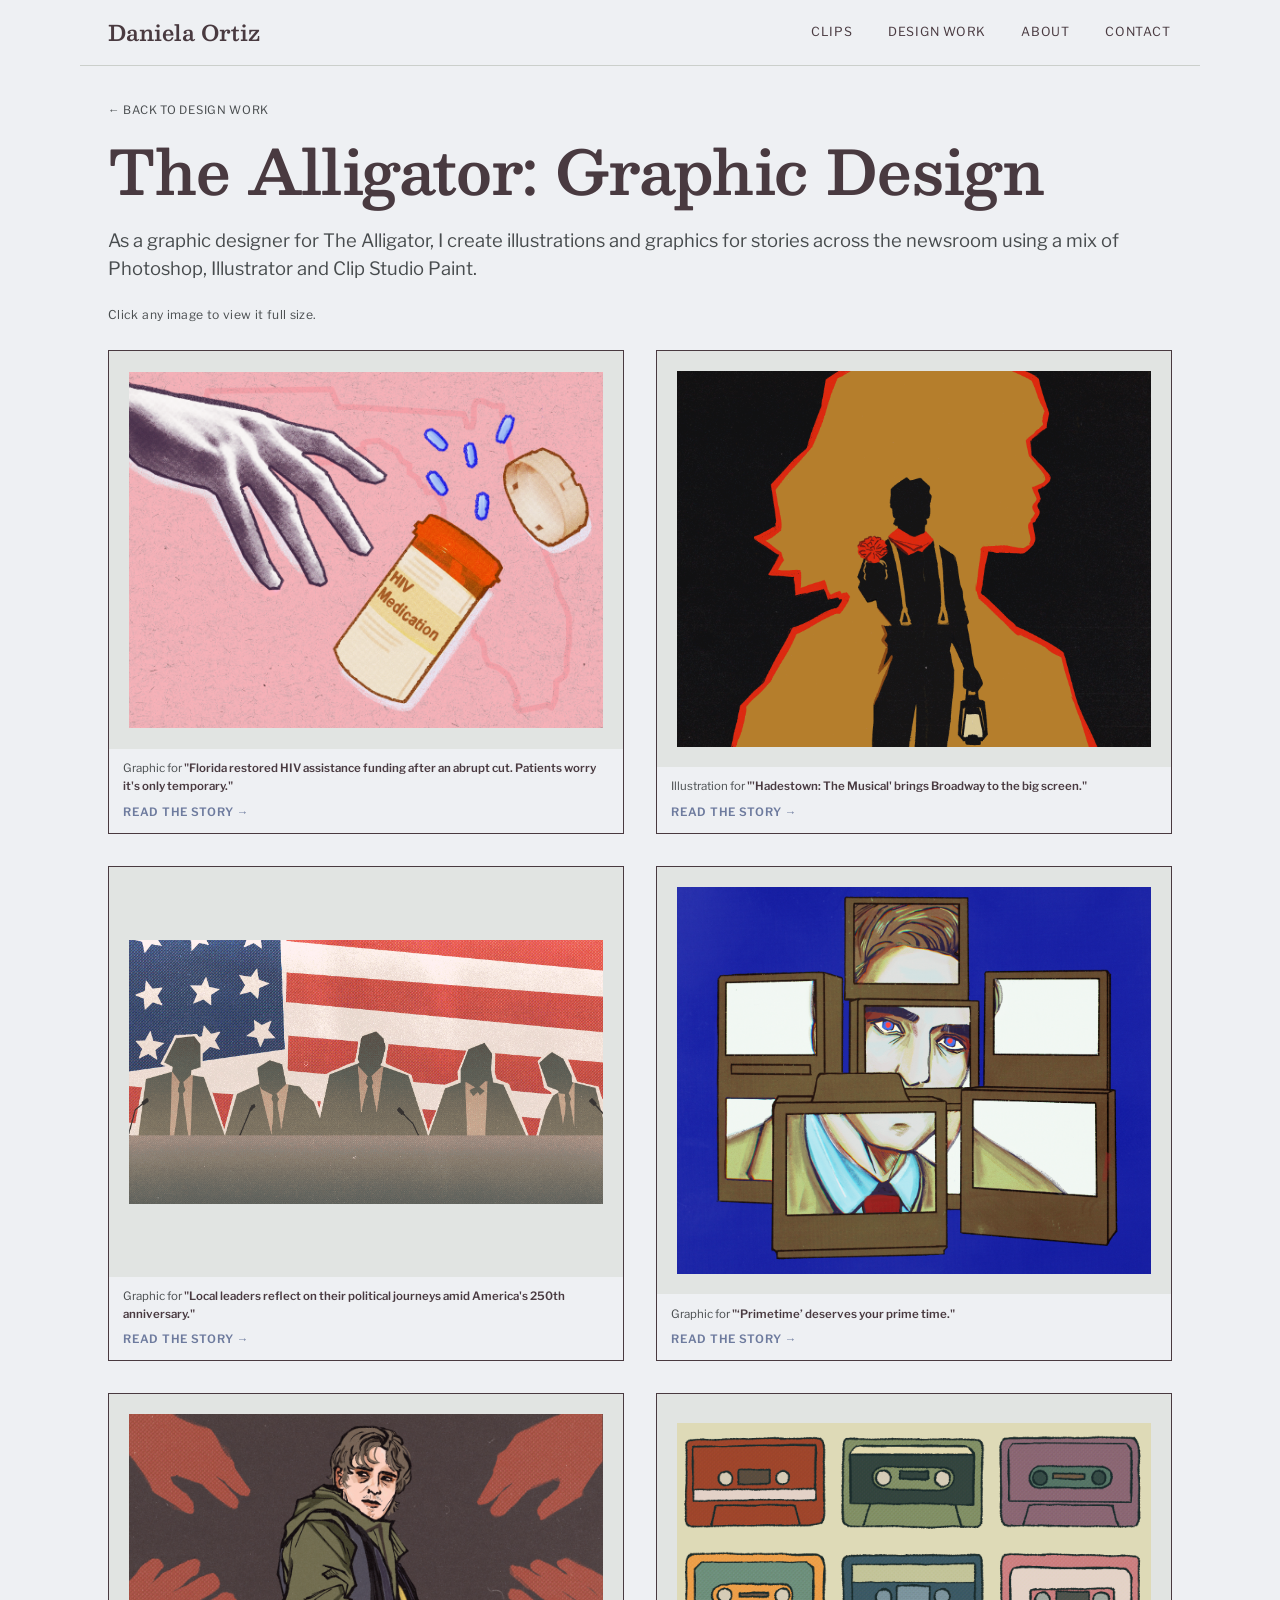
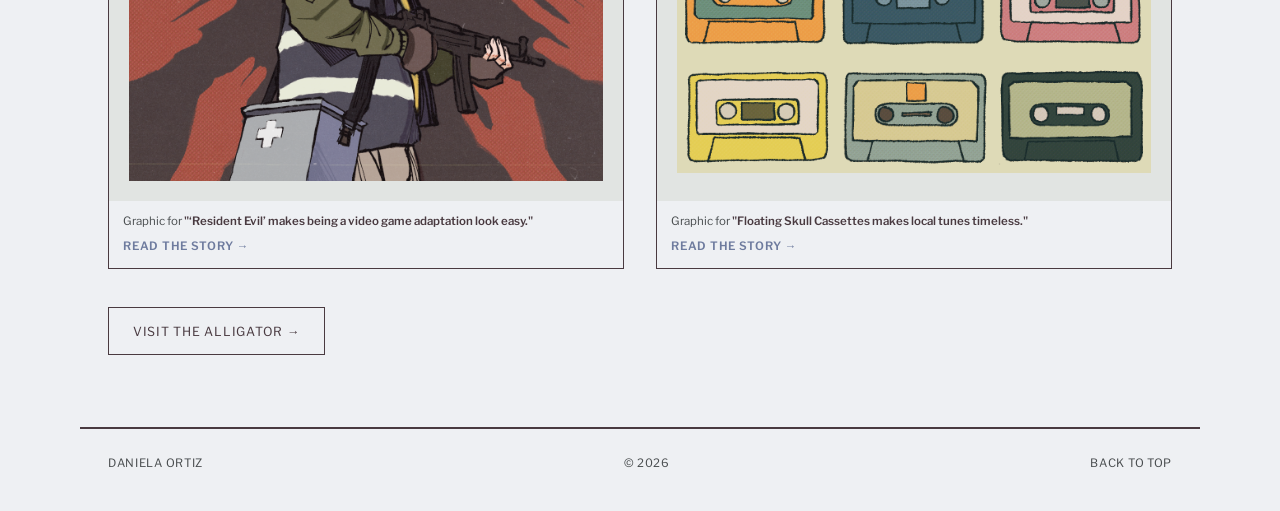
==== commit cbacc9d8: "Update gallery link and image for HIV funding" ====
--- a/alligator-graphic-design.html
+++ b/alligator-graphic-design.html
@@ -40,7 +40,7 @@
 
     <div class="gallery">
       <figure class="gallery-figure">
-        <a class="gallery-link" href="assets/aids meds.png" target="_blank" rel="noopener noreferrer">
+        <a class="gallery-link" href="assets/hiv-funding.png" target="_blank" rel="noopener noreferrer">
           <img src="assets/hiv-funding.png" alt="Illustrated graphic for a story about HIV medication funding in Florida.'">
         </a>
         <figcaption>Graphic for <em>"Florida restored HIV assistance funding after an abrupt cut. Patients worry it's only temporary."</em>
--- a/style.css
+++ b/style.css
@@ -161,7 +161,7 @@
   font-size:4.6rem; line-height:.78; color:var(--rust);
   padding:.1rem .5rem 0 0;
 }
-.section-intro{font-size:1.08rem; color:var(--ink-soft); max-width:62ch; margin-bottom:2.2rem;}
+.section-intro{font-size:1.08rem; color:var(--ink-soft); max-width:none; margin-bottom:2.2rem;}
 
 /* ---------- CLIPPINGS ---------- */
 .clippings{display:grid; grid-template-columns:1fr 1fr; gap:1.6rem;}
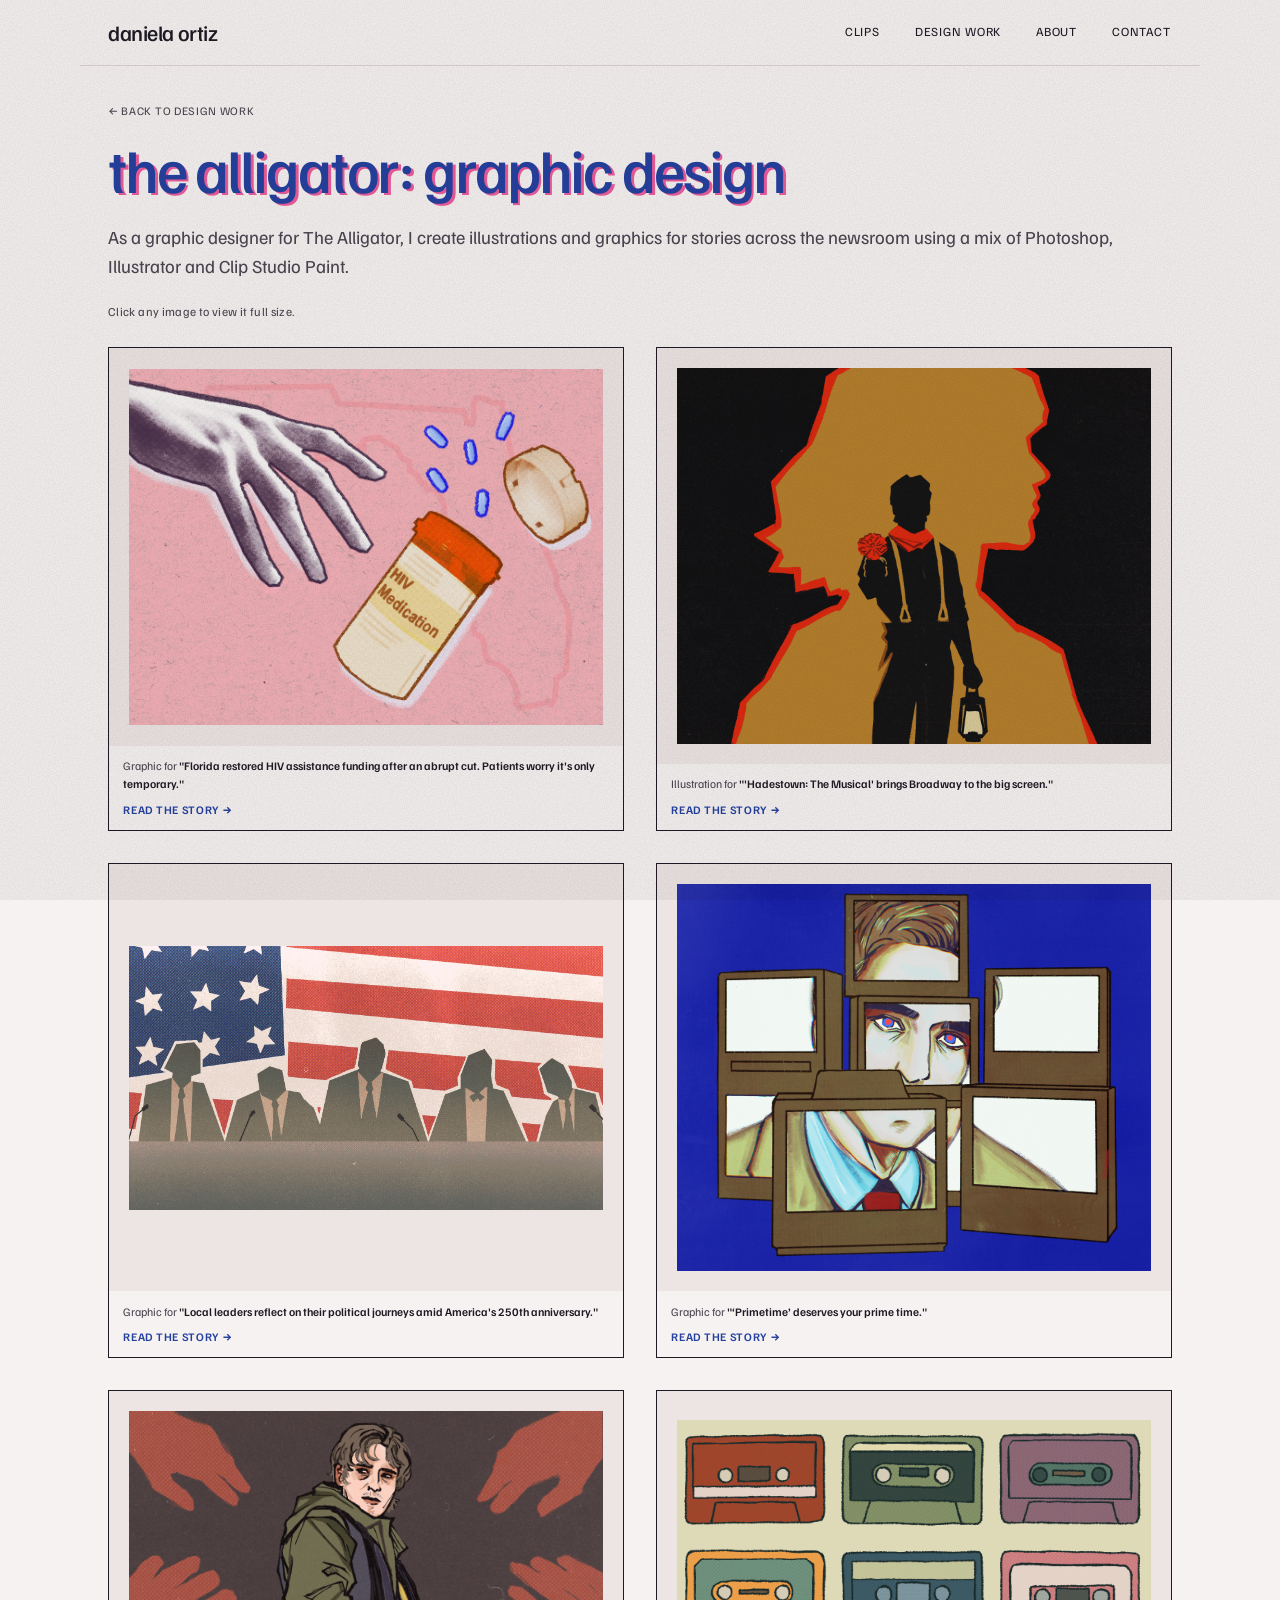
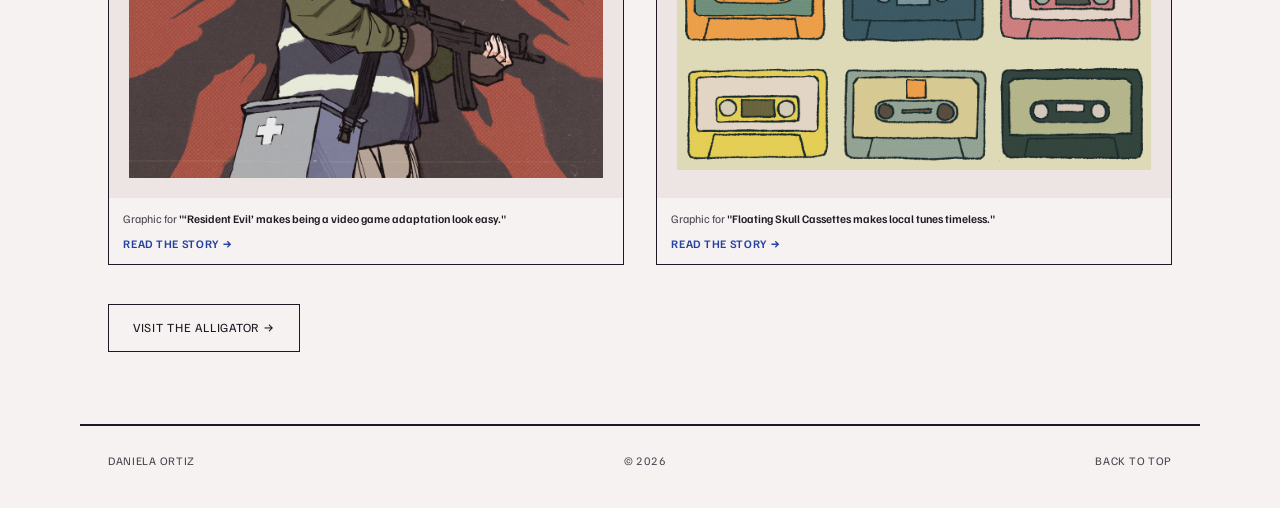
==== commit bbfabeb8: "Add Familjen Grotesk font to HTML file" ====
--- a/alligator-graphic-design.html
+++ b/alligator-graphic-design.html
@@ -7,7 +7,7 @@
 <meta name="description" content="Journalism clips, design work and visual storytelling from Gainesville, FL.">
 <link rel="preconnect" href="https://fonts.googleapis.com">
 <link rel="preconnect" href="https://fonts.gstatic.com" crossorigin>
-<link href="https://fonts.googleapis.com/css2?family=Besley:wght@500;600;700&family=Libre+Franklin:wght@400;500;600;700&display=swap" rel="stylesheet">
+<link href="https://fonts.googleapis.com/css2?family=Familjen+Grotesk:wght@400;500;600;700&display=swap" rel="stylesheet">
 <link rel="stylesheet" href="style.css">
 </head>
   
--- a/style.css
+++ b/style.css
@@ -1,17 +1,36 @@
+/* Apfel Grotezk by Collletttivo — files live in /fonts */
+@font-face{
+  font-family:'Apfel Grotezk';
+  src:url("fonts/ApfelGrotezk-Regular.woff2") format("woff2");
+  font-weight:400; font-style:normal; font-display:swap;
+}
+@font-face{
+  font-family:'Apfel Grotezk';
+  src:url("fonts/ApfelGrotezk-Mittel.woff2") format("woff2");
+  font-weight:500; font-style:normal; font-display:swap;
+}
+@font-face{
+  font-family:'Apfel Grotezk';
+  src:url("fonts/ApfelGrotezk-Fett.woff2") format("woff2");
+  font-weight:700; font-style:normal; font-display:swap;
+}
+
 :root{
-  --ink:#493a40;
-  --ink-soft:#484C4E;
-  --paper:#eef0f3;
-  --paper-2:#E1E4E2;
-  --rust:#be6984;
-  --olive:#82627a;
-  --gold:#6e7b9e;
-  --line:#CBCFCB;
-  --line-soft:#DBDEDA;
+  /* riso palette: fluoro pink + federal blue on newsprint */
+  --ink:#1d1a24;
+  --ink-soft:#4a4550;
+  --paper:#f6f2f1;
+  --paper-2:#ece5e4;
+  --pink:#ec5c9c;      /* fills and offsets — too light for small text */
+  --pink-ink:#bb2470;  /* pink for text and thin rules */
+  --pink-soft:#f6d6e3;
+  --blue:#2541a0;      /* deep cobalt */
+  --line:#ddd3d2;
+  --grain:url("data:image/svg+xml,%3Csvg xmlns='http://www.w3.org/2000/svg' width='200' height='200'%3E%3Cfilter id='n'%3E%3CfeTurbulence type='fractalNoise' baseFrequency='.85' numOctaves='3' stitchTiles='stitch'/%3E%3CfeColorMatrix values='0 0 0 0 0 0 0 0 0 0 0 0 0 0 0 0 0 0 .55 0'/%3E%3C/filter%3E%3Crect width='100%25' height='100%25' filter='url(%23n)'/%3E%3C/svg%3E");
   --max:1120px;
-  --serif:'Besley', serif;
-  --sans:'Libre Franklin', sans-serif;
-  --mono: 'Libre Franklin', sans-serif;
+  --display:'Apfel Grotezk', 'Familjen Grotesk', sans-serif;
+  --sans:'Familjen Grotesk', sans-serif;
+  --mono:'Familjen Grotesk', sans-serif;
 }
 
 *{box-sizing:border-box;}
@@ -25,6 +44,12 @@
   line-height:1.55;
   -webkit-font-smoothing:antialiased;
 }
+/* paper grain over the whole page */
+body::after{
+  content:""; position:fixed; inset:0; z-index:1000;
+  background:var(--grain); opacity:.18; mix-blend-mode:multiply;
+  pointer-events:none;
+}
 img{max-width:100%;display:block;}
 a{color:inherit;text-decoration:none;}
 
@@ -37,7 +62,7 @@
 .skip-link:focus{left:1rem; top:1rem;}
 
 a:focus-visible, button:focus-visible{
-  outline:3px solid var(--rust);
+  outline:3px solid var(--pink-ink);
   outline-offset:3px;
 }
 
@@ -58,11 +83,16 @@
   position:sticky; top:0; z-index:10;
 }
 .nav-name{
-  font-family:var(--serif);
-  font-weight:600;
+  font-family:var(--display);
+  font-weight:500;
   font-size:1.35rem;
-  text-transform:none;
-  letter-spacing:0;
+  text-transform:lowercase;
+  letter-spacing:-.02em;
+  transition:color .15s, text-shadow .15s;
+}
+.nav-name:hover{
+  color:var(--blue);
+  text-shadow:.06em .045em 0 var(--pink);
 }
 .nav-links{
   display:flex;
@@ -72,7 +102,7 @@
   text-transform:uppercase;
 }
 .nav-links a{padding:.25rem .1rem; border-bottom:2px solid transparent;}
-.nav-links a:hover{border-bottom-color:var(--rust);}
+.nav-links a:hover{border-bottom-color:var(--pink-ink);}
 
 /* ---------- COVER (homepage hero) ---------- */
 .cover{
@@ -84,16 +114,34 @@
 .cover-text{grid-column:1;}
 .kicker{
   font-family:var(--mono); font-size:.75rem; letter-spacing:.14em;
-  text-transform:uppercase; color:var(--rust); font-weight:600;
+  text-transform:uppercase; color:var(--pink-ink); font-weight:600;
   margin:0 0 1.1rem;
 }
 .cover h1{
-  font-family:var(--serif); font-weight:600;
+  font-family:var(--display); font-weight:500;
   font-size:clamp(2.4rem, 5.4vw, 4.4rem);
-  line-height:1.04; margin:0 0 1.3rem; letter-spacing:-.01em;
-}
+  line-height:1; margin:0 0 1.3rem; letter-spacing:-.035em;
+  text-transform:lowercase;
+  color:var(--blue);
+  text-shadow:.045em .035em 0 var(--pink); /* misregistered riso overprint */
+}
+/* hand-drawn squiggle under the headline */
+.cover h1::after{
+  content:""; display:block;
+  width:min(7em, 100%); height:.32em; margin-top:.14em;
+  background:var(--pink);
+  -webkit-mask:var(--squiggle) left center/100% 100% no-repeat;
+  mask:var(--squiggle) left center/100% 100% no-repeat;
+  --squiggle:url("data:image/svg+xml,%3Csvg xmlns='http://www.w3.org/2000/svg' viewBox='0 0 300 24' preserveAspectRatio='none'%3E%3Cpath d='M3 13 C9 5 16 5 21 12 S33 21 39 12 S50 4 57 13 S68 21 75 11 S87 5 93 13 S104 20 111 12 S122 4 129 12 S141 21 147 12 S158 5 165 13 S176 20 183 11 S195 4 201 12 S212 21 219 12 S230 5 237 13 S249 20 255 11 S266 5 273 12 S284 20 291 12 S296 8 297 9' fill='none' stroke='black' stroke-width='3.5' stroke-linecap='round'/%3E%3C/svg%3E");
+}
+@keyframes squiggle-wobble{
+  0%  {transform:none;}
+  33% {transform:scaleY(-1) translateX(.04em);}
+  66% {transform:scale(1.02, .8) rotate(-.6deg);}
+}
+.cover h1:hover::after{animation:squiggle-wobble .45s step-end infinite;}
 .dek{
-  font-size:1.2rem; color:var(--ink-soft); max-width:38ch;
+  font-size:1.2rem; color:var(--ink-soft); max-width:46ch; text-wrap:pretty;
   margin:0 0 1.9rem;
 }
 .cover-actions{display:flex; gap:1rem; flex-wrap:wrap; margin-bottom:2.2rem;}
@@ -104,7 +152,7 @@
   display:inline-block;
 }
 .btn-primary{background:var(--ink); color:var(--paper);}
-.btn-primary:hover{background:var(--rust); border-color:var(--rust);}
+.btn-primary:hover{background:var(--pink); border-color:var(--pink); color:var(--ink);}
 .btn-ghost{background:transparent; color:var(--ink);}
 .btn-ghost:hover{background:var(--ink); color:var(--paper);}
 .byline{
@@ -122,7 +170,8 @@
   content: "";
   position: absolute;
   inset: 12px -12px -12px 12px;
-  border: 2px solid var(--gold);
+  border: 2px solid var(--pink);
+  background: var(--pink-soft);
   z-index: -1;
   pointer-events: none;
 }
@@ -133,6 +182,45 @@
   object-fit: cover;
   border: 1px solid var(--ink);
 }
+
+.photo-frame::before,
+.photo-frame::after{
+  content:"";
+  position:absolute;
+  width:80px;
+  height:80px;
+  background:var(--blue);
+  -webkit-mask:var(--star) center/contain no-repeat;
+  mask:var(--star) center/contain no-repeat;
+  pointer-events:none;
+  z-index:1;
+}
+.photo-frame::before{
+  --star:url("assets/star-1.png");
+  --r:12deg;
+  top:-38px;
+  right:-36px;
+  transform:rotate(var(--r));
+}
+.photo-frame::after{
+  --star:url("assets/star-2.png");
+  --r:-8deg;
+  bottom:-30px;
+  left:-34px;
+  transform:rotate(var(--r));
+}
+
+/* hand-drawn wobble: jumps between poses like boiling line animation */
+@keyframes star-wobble{
+  0%  {transform:rotate(var(--r));}
+  33% {transform:rotate(calc(var(--r) - 7deg)) scale(1.04);}
+  66% {transform:rotate(calc(var(--r) + 5deg)) scale(.98);}
+}
+.cover-photo:hover .photo-frame::before,
+.cover-photo:hover .photo-frame::after{
+  animation:star-wobble .45s step-end infinite;
+}
+.photo-frame::after{animation-delay:-.15s;}
 
 /* ---------- FOLIO / SECTIONS ---------- */
 .folio-section{max-width:var(--max); margin:0 auto; padding:0 1.75rem 4.5rem;}
@@ -143,22 +231,22 @@
   font-family:var(--mono); font-size:.72rem; letter-spacing:.08em;
   text-transform:uppercase;
 }
-.folio-num{color:var(--rust); font-weight:600;}
+.folio-num{color:var(--pink-ink); font-weight:600;}
 .folio-name{color:var(--ink);}
 .folio-page{color:var(--ink-soft);}
 
 .folio::after{
   content:"✦✧✦";
   margin-left:auto;
-  color:var(--rust);
+  color:var(--pink-ink);
   font-size:.9rem;
   line-height:1;
 }
 
-.lead-graf{font-size:1.15rem; max-width:85ch; color:var(--ink-soft);}
+.lead-graf{font-size:1.15rem; color:var(--ink-soft); text-wrap:pretty;}
 .drop-cap{
-  float:left; font-family:var(--serif); font-weight:700;
-  font-size:4.6rem; line-height:.78; color:var(--rust);
+  float:left; font-family:var(--display); font-weight:700;
+  font-size:4.6rem; line-height:.78; color:var(--pink-ink);
   padding:.1rem .5rem 0 0;
 }
 .section-intro{font-size:1.08rem; color:var(--ink-soft); max-width:none; margin-bottom:2.2rem;}
@@ -175,32 +263,40 @@
 }
 .clip-tag{
   font-family:var(--mono); font-size:.68rem; letter-spacing:.08em;
-  text-transform:uppercase; font-weight:600; color:var(--gold);
-}
-.tag-government .clip-tag{color:var(--gold);}
-.tag-culture .clip-tag{color:var(--gold);}
+  text-transform:uppercase; font-weight:600; color:var(--blue);
+}
+.tag-government .clip-tag{color:var(--blue);}
+.tag-culture .clip-tag{color:var(--blue);}
 .clip-meta{
   font-family:var(--mono); font-size:.68rem; letter-spacing:.04em;
   text-transform:uppercase; color:var(--ink-soft);
 }
 .clip-card h3{
-  font-family:var(--sans); font-weight:600; font-size:1.32rem;
+  font-family:var(--display); font-weight:500; font-size:1.32rem;
+  text-transform:lowercase; letter-spacing:-.02em;
   line-height:1.22; margin:0 0 .7rem;
 }
 .design-card h3{
-  font-family:var(--sans); font-weight:600; font-size:1.5rem;
+  font-family:var(--display); font-weight:500; font-size:1.5rem;
+  text-transform:lowercase; letter-spacing:-.02em;
   margin:0 0 .8rem; line-height:1.2;
 }
 .clip-card{
   background:transparent;
-  border:1.5px dashed var(--rust);
+  border:1.8px dashed var(--pink-ink);
   padding:1.5rem 1.6rem;
 }
-.clip-card h3 a:hover{color:var(--gold);}
+/* slightly askew, like cut-out clippings; straighten on hover */
+.clip-card{transform:rotate(-.35deg); transition:transform .2s;}
+.clip-card:nth-child(4n+2){transform:rotate(.3deg) translateY(3px);}
+.clip-card:nth-child(4n+3){transform:rotate(.4deg);}
+.clip-card:nth-child(4n){transform:rotate(-.2deg) translateY(-2px);}
+.clip-card:hover{transform:rotate(0) translateY(-2px);}
+.clip-card h3 a:hover{color:var(--blue);}
 .clip-card p{font-size:.96rem; color:var(--ink-soft); margin:0 0 1rem;}
 .read-link{
   font-family:var(--mono); font-size:.72rem; letter-spacing:.06em;
-  text-transform:uppercase; color:var(--gold); font-weight:600;
+  text-transform:uppercase; color:var(--blue); font-weight:600;
   display:inline-block; transition:transform .15s;
 }
 .read-link:hover{transform:translateX(3px);}
@@ -210,7 +306,7 @@
   display:block;
   margin:-1.8rem -1.8rem 1.4rem;
   overflow:hidden;
-  border-bottom:1.5px dashed var(--rust);
+  border-bottom:1.5px dashed var(--pink-ink);
 }
 .card-thumb img{
   width:100%;
@@ -228,18 +324,17 @@
 }
 .design-tag{
   font-family:var(--mono); font-size:.68rem; letter-spacing:.08em;
-  text-transform:uppercase; color:var(--gold); font-weight:600;
+  text-transform:uppercase; color:var(--blue); font-weight:600;
   display:inline-block; margin-bottom:.9rem;
 }
 .design-card{
-  border:1.5px dashed var(--rust);
+  border:1.5px dashed var(--pink-ink);
   padding:1.8rem;
   background:transparent;
 }
-.design-card h3 a:hover{color:var(--rust);}
+.design-card h3 a:hover{color:var(--pink-ink);}
 .design-card p{color:var(--ink-soft); margin:0 0 1.1rem;}
 
-}
 .clip-card h3,
 .design-card h3{
   margin:0 0 .6rem;
@@ -248,13 +343,26 @@
 
 /* ---------- CONTACT ---------- */
 .contact-section h2{
-  font-family:var(--serif); font-weight:600;
-  font-size:clamp(2.1rem, 5vw, 3.4rem); margin:0 0 1.1rem;
-}
+  font-family:var(--display); font-weight:500;
+  font-size:clamp(2.1rem, 5vw, 3.4rem); margin:15px 0 1.1rem;
+  line-height:1; letter-spacing:-.035em; text-transform:lowercase;
+  color:var(--blue);
+  text-shadow:.045em .035em 0 var(--pink);
+}
+.contact-section h2::after{
+  content:""; display:inline-block;
+  --r:14deg;
+  width:1em; height:1em; margin-left:.25em; vertical-align:middle;
+  background:var(--pink-ink);
+  -webkit-mask:url("assets/star-1.png") center/contain no-repeat;
+  mask:url("assets/star-1.png") center/contain no-repeat;
+  transform:rotate(var(--r));
+}
+.contact-section h2:hover::after{animation:star-wobble .45s step-end infinite;}
 .contact-section p{font-size:1.1rem; color:var(--ink-soft); max-width:52ch; margin:0 0 1.6rem;}
 .email-link{
-  font-family:var(--serif); font-size:1.6rem; font-weight:500;
-  color:var(--rust); border-bottom:2px solid var(--rust);
+  font-family:var(--display); font-size:1.6rem; font-weight:500;
+  color:var(--pink-ink); border-bottom:2px solid var(--pink-ink);
   padding-bottom:.15rem;
 }
 .email-link:hover{color:var(--ink); border-color:var(--ink);}
@@ -264,13 +372,16 @@
   font-family:var(--mono); font-size:.72rem; letter-spacing:.06em;
   text-transform:uppercase; color:var(--ink-soft); margin:0 0 1.2rem;
 }
-.breadcrumb a:hover{color:var(--rust);}
+.breadcrumb a:hover{color:var(--pink-ink);}
 
 .project-hero{max-width:var(--max); margin:0 auto; padding:2.2rem 1.75rem 0;}
 .project-hero h1{
-  font-family:var(--serif); font-weight:600;
+  font-family:var(--display); font-weight:500;
   font-size:clamp(2.2rem, 5vw, 3.8rem);
-  line-height:1.05; margin:.35rem 0 1rem; letter-spacing:-.01em;
+  line-height:1; margin:.35rem 0 1rem; letter-spacing:-.035em;
+  text-transform:lowercase;
+  color:var(--blue);
+  text-shadow:.045em .035em 0 var(--pink);
 }
 
 .meta-row{
@@ -284,12 +395,12 @@
 .project-body{padding-top:2.2rem;}
 
 .tk-block{
-  border:1.5px dashed var(--gold); background:var(--paper-2);
+  border:1.5px dashed var(--blue); background:var(--paper-2);
   padding:1.4rem 1.6rem; margin:1.8rem 0 2.2rem; max-width:66ch;
 }
 .tk-label{
   font-family:var(--mono); font-weight:700; font-size:.72rem;
-  letter-spacing:.1em; color:var(--gold); margin:0 0 .5rem;
+  letter-spacing:.1em; color:var(--blue); margin:0 0 .5rem;
 }
 .tk-block p:last-child{color:var(--ink-soft); font-size:.95rem; margin:0;}
 
@@ -348,18 +459,18 @@
   letter-spacing:.06em;
   text-transform:uppercase;
   font-weight:600;
-  color:var(--gold);
+  color:var(--blue);
   transition:color .15s;
 }
 .caption-link:hover{
-  color:var(--rust);
+  color:var(--pink-ink);
 }
 
 .viz-list{display:grid; gap:1.8rem; max-width:800px; margin:1.6rem auto 0;}
 .viz-card{background:var(--paper-2); padding:1.6rem 1.7rem;}
 .viz-tag{
   font-family:var(--mono); font-size:.68rem; letter-spacing:.08em;
-  text-transform:uppercase; font-weight:600; color:var(--gold);
+  text-transform:uppercase; font-weight:600; color:var(--blue);
   display:block; margin-bottom:.8rem;
 }
 .viz-card p{font-size:.98rem; color:var(--ink-soft); margin:0 0 1.2rem; max-width:65ch;}
@@ -385,7 +496,7 @@
   font-family:var(--mono); font-size:.72rem; letter-spacing:.06em;
   text-transform:uppercase; color:var(--ink-soft);
 }
-.site-footer a:hover{color:var(--rust);}
+.site-footer a:hover{color:var(--pink-ink);}
 
 /* ---------- RESPONSIVE ---------- */
 @media (max-width:820px){
@@ -398,5 +509,5 @@
 
 @media (prefers-reduced-motion: reduce){
   html{scroll-behavior:auto;}
-  *{transition:none !important;}
-}
+  *, *::before, *::after{transition:none !important; animation:none !important;}
+}
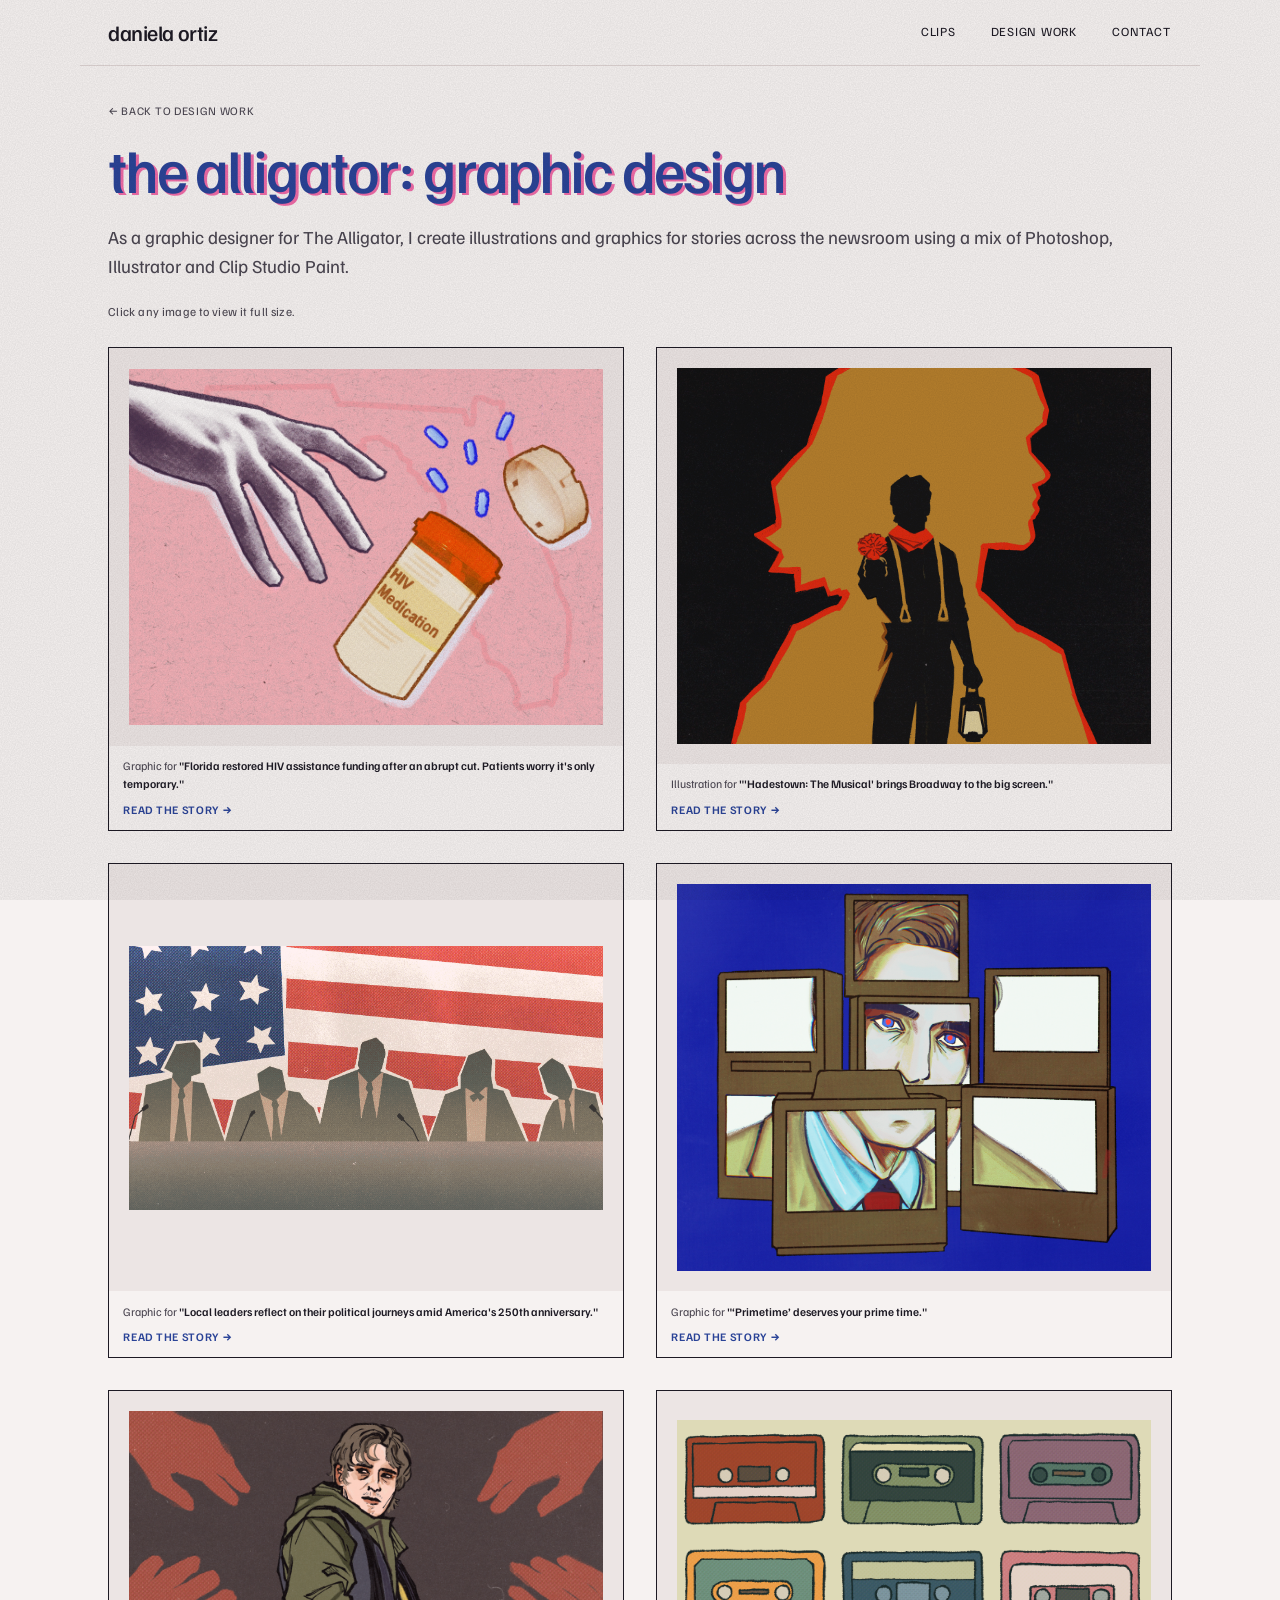
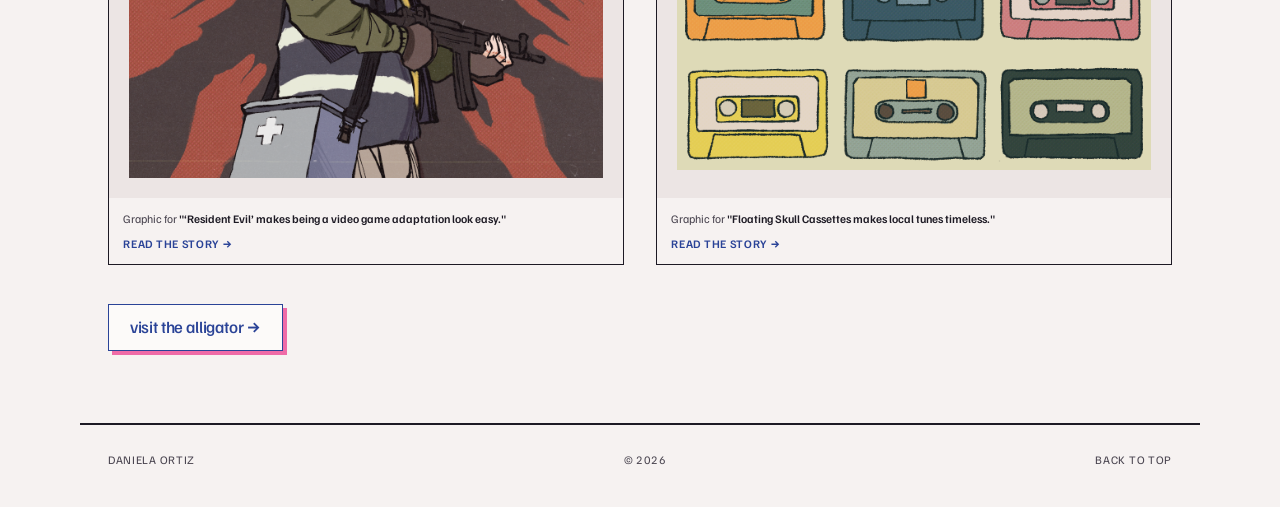
==== commit a088b4f8: "Remove 'About' link from navigation" ====
--- a/alligator-graphic-design.html
+++ b/alligator-graphic-design.html
@@ -20,7 +20,6 @@
   <div class="nav-links">
     <a href="index.html#clips">Clips</a>
     <a href="index.html#design">Design Work</a>
-    <a href="index.html#about">About</a>
     <a href="index.html#contact">Contact</a>
   </div>
 </nav>
--- a/style.css
+++ b/style.css
@@ -21,10 +21,11 @@
   --ink-soft:#4a4550;
   --paper:#f6f2f1;
   --paper-2:#ece5e4;
-  --pink:#ec5c9c;      /* fills and offsets — too light for small text */
+  --card:#fcfaf9;      /* card stock, a step lighter than the page */
+  --pink:#ef6ba7;      /* fills and offsets — too light for small text */
   --pink-ink:#bb2470;  /* pink for text and thin rules */
   --pink-soft:#f6d6e3;
-  --blue:#2541a0;      /* deep cobalt */
+  --blue:#2a4397;      /* deep cobalt */
   --line:#ddd3d2;
   --grain:url("data:image/svg+xml,%3Csvg xmlns='http://www.w3.org/2000/svg' width='200' height='200'%3E%3Cfilter id='n'%3E%3CfeTurbulence type='fractalNoise' baseFrequency='.85' numOctaves='3' stitchTiles='stitch'/%3E%3CfeColorMatrix values='0 0 0 0 0 0 0 0 0 0 0 0 0 0 0 0 0 0 .55 0'/%3E%3C/filter%3E%3Crect width='100%25' height='100%25' filter='url(%23n)'/%3E%3C/svg%3E");
   --max:1120px;
@@ -129,10 +130,10 @@
 .cover h1::after{
   content:""; display:block;
   width:min(7em, 100%); height:.32em; margin-top:.14em;
-  background:var(--pink);
+  background:var(--pink); opacity:.8;
   -webkit-mask:var(--squiggle) left center/100% 100% no-repeat;
   mask:var(--squiggle) left center/100% 100% no-repeat;
-  --squiggle:url("data:image/svg+xml,%3Csvg xmlns='http://www.w3.org/2000/svg' viewBox='0 0 300 24' preserveAspectRatio='none'%3E%3Cpath d='M3 13 C9 5 16 5 21 12 S33 21 39 12 S50 4 57 13 S68 21 75 11 S87 5 93 13 S104 20 111 12 S122 4 129 12 S141 21 147 12 S158 5 165 13 S176 20 183 11 S195 4 201 12 S212 21 219 12 S230 5 237 13 S249 20 255 11 S266 5 273 12 S284 20 291 12 S296 8 297 9' fill='none' stroke='black' stroke-width='3.5' stroke-linecap='round'/%3E%3C/svg%3E");
+  --squiggle:url("data:image/svg+xml,%3Csvg xmlns='http://www.w3.org/2000/svg' viewBox='0 0 300 24' preserveAspectRatio='none'%3E%3Cpath d='M3 13 C9 5 16 5 21 12 S33 21 39 12 S50 4 57 13 S68 21 75 11 S87 5 93 13 S104 20 111 12 S122 4 129 12 S141 21 147 12 S158 5 165 13 S176 20 183 11 S195 4 201 12 S212 21 219 12 S230 5 237 13 S249 20 255 11 S266 5 273 12 S284 20 291 12 S296 8 297 9' fill='none' stroke='black' stroke-width='2.8' stroke-linecap='round'/%3E%3C/svg%3E");
 }
 @keyframes squiggle-wobble{
   0%  {transform:none;}
@@ -141,20 +142,24 @@
 }
 .cover h1:hover::after{animation:squiggle-wobble .45s step-end infinite;}
 .dek{
-  font-size:1.2rem; color:var(--ink-soft); max-width:46ch; text-wrap:pretty;
+  font-size:1.2rem; color:var(--ink-soft); max-width:38ch; text-wrap:pretty;
   margin:0 0 1.9rem;
 }
 .cover-actions{display:flex; gap:1rem; flex-wrap:wrap; margin-bottom:2.2rem;}
+/* lowercase display type + the same pink misregistration as the headlines;
+   hover presses the button down into its offset */
 .btn{
-  font-family:var(--mono); font-size:.78rem; letter-spacing:.06em;
-  text-transform:uppercase; padding:.85rem 1.5rem;
-  border:1.5px solid var(--ink); transition:background .15s, color .15s;
+  font-family:var(--display); font-size:1.05rem; font-weight:500;
+  letter-spacing:-.01em; text-transform:lowercase;
+  padding:.6rem 1.3rem;
+  border:1.5px solid var(--blue);
+  box-shadow:4px 4px 0 var(--pink);
+  transition:transform .12s, box-shadow .12s;
   display:inline-block;
 }
-.btn-primary{background:var(--ink); color:var(--paper);}
-.btn-primary:hover{background:var(--pink); border-color:var(--pink); color:var(--ink);}
-.btn-ghost{background:transparent; color:var(--ink);}
-.btn-ghost:hover{background:var(--ink); color:var(--paper);}
+.btn:hover{transform:translate(3px, 3px); box-shadow:1px 1px 0 var(--pink);}
+.btn-primary{background:var(--ink); border-color:var(--ink); color:var(--paper);}
+.btn-ghost{background:var(--card); color:var(--blue);}
 .byline{
   font-family:var(--mono); font-size:.72rem; letter-spacing:.08em;
   text-transform:uppercase; color:var(--ink-soft);
@@ -268,8 +273,8 @@
 .tag-government .clip-tag{color:var(--blue);}
 .tag-culture .clip-tag{color:var(--blue);}
 .clip-meta{
-  font-family:var(--mono); font-size:.68rem; letter-spacing:.04em;
-  text-transform:uppercase; color:var(--ink-soft);
+  font-family:var(--mono); font-size:.82rem; letter-spacing:.01em;
+  text-transform:lowercase; color:var(--ink-soft);
 }
 .clip-card h3{
   font-family:var(--display); font-weight:500; font-size:1.32rem;
@@ -282,7 +287,7 @@
   margin:0 0 .8rem; line-height:1.2;
 }
 .clip-card{
-  background:transparent;
+  background:var(--card);
   border:1.8px dashed var(--pink-ink);
   padding:1.5rem 1.6rem;
 }
@@ -294,12 +299,7 @@
 .clip-card:hover{transform:rotate(0) translateY(-2px);}
 .clip-card h3 a:hover{color:var(--blue);}
 .clip-card p{font-size:.96rem; color:var(--ink-soft); margin:0 0 1rem;}
-.read-link{
-  font-family:var(--mono); font-size:.72rem; letter-spacing:.06em;
-  text-transform:uppercase; color:var(--blue); font-weight:600;
-  display:inline-block; transition:transform .15s;
-}
-.read-link:hover{transform:translateX(3px);}
+.clip-card p:last-child, .design-card p:last-child{margin-bottom:0;}
 
 /* ---------- DESIGN WORK ---------- */
 .card-thumb{
@@ -330,9 +330,9 @@
 .design-card{
   border:1.5px dashed var(--pink-ink);
   padding:1.8rem;
-  background:transparent;
-}
-.design-card h3 a:hover{color:var(--pink-ink);}
+  background:var(--card);
+}
+.design-card h3 a:hover{color:var(--blue);}
 .design-card p{color:var(--ink-soft); margin:0 0 1.1rem;}
 
 .clip-card h3,
@@ -359,7 +359,7 @@
   transform:rotate(var(--r));
 }
 .contact-section h2:hover::after{animation:star-wobble .45s step-end infinite;}
-.contact-section p{font-size:1.1rem; color:var(--ink-soft); max-width:52ch; margin:0 0 1.6rem;}
+.contact-section p{font-size:1.1rem; color:var(--ink-soft); max-width:none; margin:0 0 1.6rem; text-wrap:pretty;}
 .email-link{
   font-family:var(--display); font-size:1.6rem; font-weight:500;
   color:var(--pink-ink); border-bottom:2px solid var(--pink-ink);
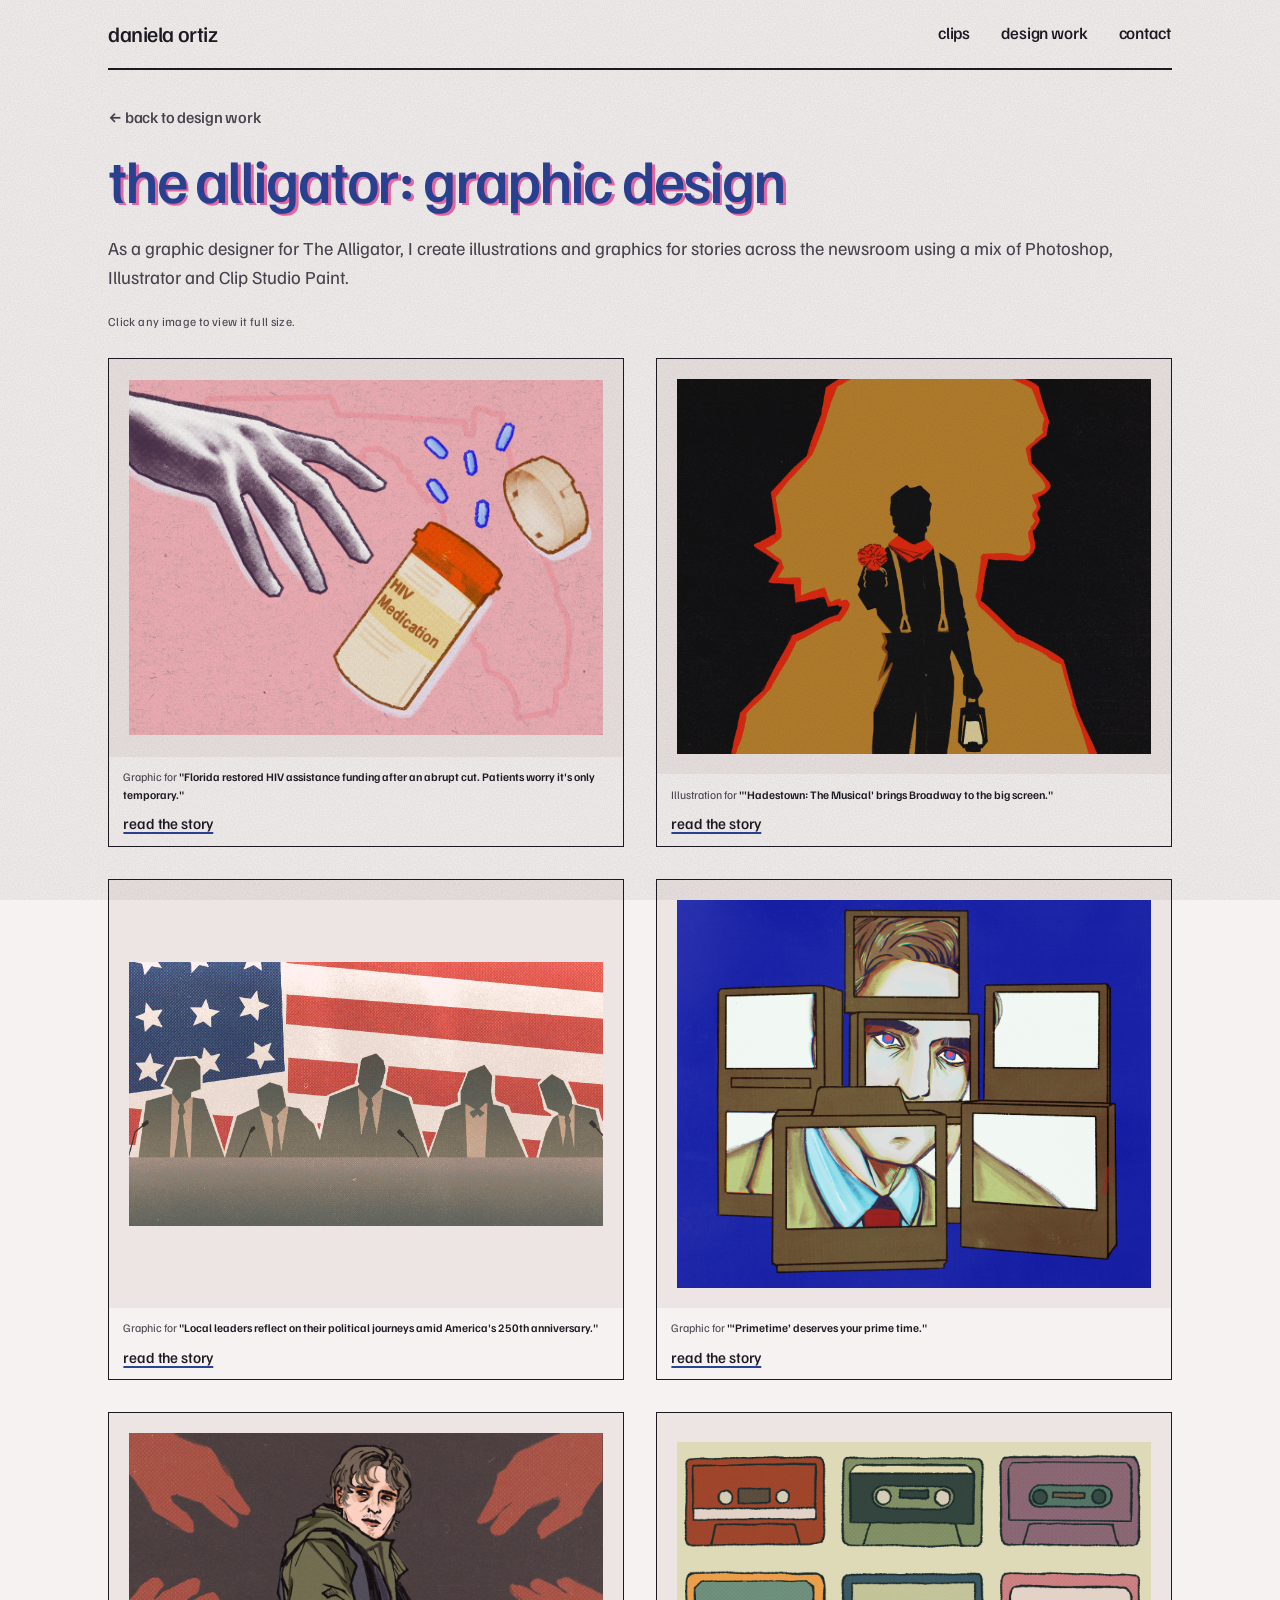
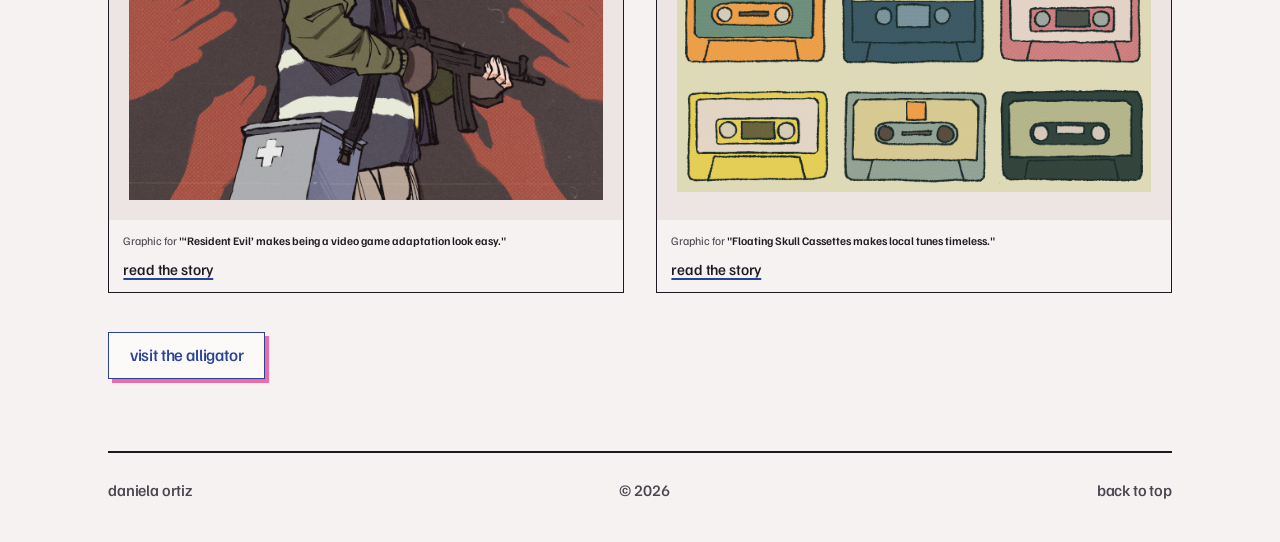
==== commit 29d28246: "Change 'Read the story →' to 'read the story'" ====
--- a/alligator-graphic-design.html
+++ b/alligator-graphic-design.html
@@ -43,7 +43,7 @@
           <img src="assets/hiv-funding.png" alt="Illustrated graphic for a story about HIV medication funding in Florida.'">
         </a>
         <figcaption>Graphic for <em>"Florida restored HIV assistance funding after an abrupt cut. Patients worry it's only temporary."</em>
-        <br><a class="caption-link" href="https://www.alligator.org/article/2026/05/florida-restored-hiv-assistance-funding-abrupt-cut-patients-worry-its-temporary" target="_blank" rel="noopener">Read the story →</a></figcaption>
+        <br><a class="caption-link" href="https://www.alligator.org/article/2026/05/florida-restored-hiv-assistance-funding-abrupt-cut-patients-worry-its-temporary" target="_blank" rel="noopener">read the story</a></figcaption>
       </figure>
 
       <figure class="gallery-figure">
@@ -51,7 +51,7 @@
           <img src="assets/hadestown.png" alt="Illustration for 'Hadestown: The Musical' brings Broadway to the big screen.">
         </a>
         <figcaption>Illustration for <em>"'Hadestown: The Musical' brings Broadway to the big screen."</em>
-        <br><a class="caption-link" href="https://www.alligator.org/article/2026/07/hadestown-the-musical-review" target="_blank" rel="noopener">Read the story →</a></figcaption>
+        <br><a class="caption-link" href="https://www.alligator.org/article/2026/07/hadestown-the-musical-review" target="_blank" rel="noopener">read the story</a></figcaption>
       </figure>
 
       <figure class="gallery-figure">
@@ -59,7 +59,7 @@
           <img src="assets/250.png" alt="Graphic for 'Local leaders reflect on their political journeys amid America's 250th anniversary.'">
         </a>
         <figcaption>Graphic for <em>"Local leaders reflect on their political journeys amid America's 250th anniversary."</em>
-        <br><a class="caption-link" href="https://www.alligator.org/article/2026/07/local-leaders-america-250" target="_blank" rel="noopener">Read the story →</a></figcaption>
+        <br><a class="caption-link" href="https://www.alligator.org/article/2026/07/local-leaders-america-250" target="_blank" rel="noopener">read the story</a></figcaption>
       </figure>
 
       <figure class="gallery-figure">
@@ -67,7 +67,7 @@
           <img src="assets/primetime.png" alt="Graphic for '‘Primetime’ deserves your prime time.'">
         </a>
         <figcaption>Graphic for <em>"‘Primetime’ deserves your prime time."</em>
-        <br><a class="caption-link" href="https://www.alligator.org/article/2026/09/primetime-movie-review" target="_blank" rel="noopener">Read the story →</a></figcaption>
+        <br><a class="caption-link" href="https://www.alligator.org/article/2026/09/primetime-movie-review" target="_blank" rel="noopener">read the story</a></figcaption>
       </figure>
 
       <figure class="gallery-figure">
@@ -75,7 +75,7 @@
           <img src="assets/resident evil.png" alt="‘Resident Evil’ makes being a video game adaptation look easy.">
         </a>
         <figcaption>Graphic for <em>"‘Resident Evil’ makes being a video game adaptation look easy."</em>
-        <br><a class="caption-link" href="https://www.alligator.org/article/2026/09/resident-evil-movie-review" target="_blank" rel="noopener">Read the story →</a></figcaption>
+        <br><a class="caption-link" href="https://www.alligator.org/article/2026/09/resident-evil-movie-review" target="_blank" rel="noopener">read the story</a></figcaption>
       </figure>
 
       <figure class="gallery-figure">
@@ -83,10 +83,10 @@
           <img src="assets/cassettes.png" alt="Floating Skull Cassettes makes local tunes timeless">
         </a>
         <figcaption>Graphic for <em>"Floating Skull Cassettes makes local tunes timeless."</em>
-        <br><a class="caption-link" href="https://www.alligator.org/article/2026/09/floating-skull-cassettes" target="_blank" rel="noopener">Read the story →</a></figcaption>
+        <br><a class="caption-link" href="https://www.alligator.org/article/2026/09/floating-skull-cassettes" target="_blank" rel="noopener">read the story</a></figcaption>
       </figure>
     </div>
-    <a class="btn btn-ghost" href="https://www.alligator.org/">Visit The Alligator →</a>
+    <a class="btn btn-ghost" href="https://www.alligator.org/">Visit The Alligator</a>
   </section>
 
 </main>
--- a/style.css
+++ b/style.css
@@ -76,10 +76,12 @@
   align-items:center;
   flex-wrap:wrap;
   gap:1rem;
-  padding:1rem 1.75rem;
-  max-width:var(--max);
+  /* inset like the footer so the rule lines up with the text edges */
+  padding:1rem 0;
+  width:calc(100% - 3.5rem);
+  max-width:calc(var(--max) - 3.5rem);
   margin:0 auto;
-  border-bottom:1px solid var(--line);
+  border-bottom:2px solid var(--ink);
   background:var(--paper);
   position:sticky; top:0; z-index:10;
 }
@@ -97,10 +99,12 @@
 }
 .nav-links{
   display:flex;
-  gap:2rem;
-  font-size:.78rem;
-  letter-spacing:.06em;
-  text-transform:uppercase;
+  gap:1.75rem;
+  font-family:var(--display);
+  font-size:1.05rem;
+  font-weight:500;
+  letter-spacing:-.01em;
+  text-transform:lowercase;
 }
 .nav-links a{padding:.25rem .1rem; border-bottom:2px solid transparent;}
 .nav-links a:hover{border-bottom-color:var(--pink-ink);}
@@ -232,20 +236,30 @@
 .folio{
   display:flex; justify-content:space-between; align-items:baseline;
   border-top:2px solid var(--ink); border-bottom:1px solid var(--line);
-  padding:.7rem 0; margin-bottom:2.2rem;
-  font-family:var(--mono); font-size:.72rem; letter-spacing:.08em;
-  text-transform:uppercase;
+  padding:.6rem 0; margin-bottom:2.2rem;
+  font-family:var(--display); font-size:1.2rem; font-weight:500;
+  letter-spacing:-.015em; text-transform:lowercase;
 }
 .folio-num{color:var(--pink-ink); font-weight:600;}
 .folio-name{color:var(--ink);}
 .folio-page{color:var(--ink-soft);}
 
 .folio::after{
-  content:"✦✧✦";
-  margin-left:auto;
-  color:var(--pink-ink);
-  font-size:.9rem;
-  line-height:1;
+  content:"";
+  margin-left:auto; align-self:center;
+  /* three hand-drawn stars, blue / pink / blue: one mask layer per star,
+     colored by thirds of the background */
+  width:4rem; height:1.15rem;
+  background:linear-gradient(to right,
+    var(--blue) 0 33.3%, var(--pink-ink) 33.3% 66.6%, var(--blue) 66.6%);
+  -webkit-mask:
+    url("assets/star-1.png") left center/contain no-repeat,
+    url("assets/star-2.png") center/contain no-repeat,
+    url("assets/star-1.png") right center/contain no-repeat;
+  mask:
+    url("assets/star-1.png") left center/contain no-repeat,
+    url("assets/star-2.png") center/contain no-repeat,
+    url("assets/star-1.png") right center/contain no-repeat;
 }
 
 .lead-graf{font-size:1.15rem; color:var(--ink-soft); text-wrap:pretty;}
@@ -369,8 +383,9 @@
 
 /* ---------- PROJECT / SUBPAGES ---------- */
 .breadcrumb{
-  font-family:var(--mono); font-size:.72rem; letter-spacing:.06em;
-  text-transform:uppercase; color:var(--ink-soft); margin:0 0 1.2rem;
+  font-family:var(--display); font-size:1rem; font-weight:500;
+  letter-spacing:-.01em; text-transform:lowercase;
+  color:var(--ink-soft); margin:0 0 1.2rem;
 }
 .breadcrumb a:hover{color:var(--pink-ink);}
 
@@ -453,13 +468,13 @@
 .gallery-figure figcaption em{color:var(--ink); font-style:normal; font-weight:600;}
 
 .caption-link{
-  display:block;
+  display:inline-block;
   margin-top:.5rem;
-  font-size:.72rem;
-  letter-spacing:.06em;
-  text-transform:uppercase;
-  font-weight:600;
-  color:var(--blue);
+  font-family:var(--display); font-size:.95rem; font-weight:500;
+  letter-spacing:-.01em; text-transform:lowercase;
+  color:var(--ink);
+  text-decoration:underline; text-decoration-color:var(--blue);
+  text-decoration-thickness:1.5px; text-underline-offset:.22em;
   transition:color .15s;
 }
 .caption-link:hover{
@@ -469,8 +484,8 @@
 .viz-list{display:grid; gap:1.8rem; max-width:800px; margin:1.6rem auto 0;}
 .viz-card{background:var(--paper-2); padding:1.6rem 1.7rem;}
 .viz-tag{
-  font-family:var(--mono); font-size:.68rem; letter-spacing:.08em;
-  text-transform:uppercase; font-weight:600; color:var(--blue);
+  font-family:var(--display); font-size:.95rem; letter-spacing:-.01em;
+  text-transform:lowercase; font-weight:500; color:var(--blue);
   display:block; margin-bottom:.8rem;
 }
 .viz-card p{font-size:.98rem; color:var(--ink-soft); margin:0 0 1.2rem; max-width:65ch;}
@@ -488,13 +503,13 @@
 
 /* ---------- FOOTER ---------- */
 .site-footer{
-  max-width:var(--max); margin:0 auto;
+  width:calc(100% - 3.5rem); max-width:calc(var(--max) - 3.5rem); margin:0 auto;
   display:flex; justify-content:space-between; align-items:center;
   flex-wrap:wrap; gap:.8rem;
   border-top:2px solid var(--ink);
-  padding:1.6rem 1.75rem 2.4rem;
-  font-family:var(--mono); font-size:.72rem; letter-spacing:.06em;
-  text-transform:uppercase; color:var(--ink-soft);
+  padding:1.6rem 0 2.4rem;
+  font-family:var(--display); font-size:1rem; font-weight:500;
+  letter-spacing:-.01em; text-transform:lowercase; color:var(--ink-soft);
 }
 .site-footer a:hover{color:var(--pink-ink);}
 
